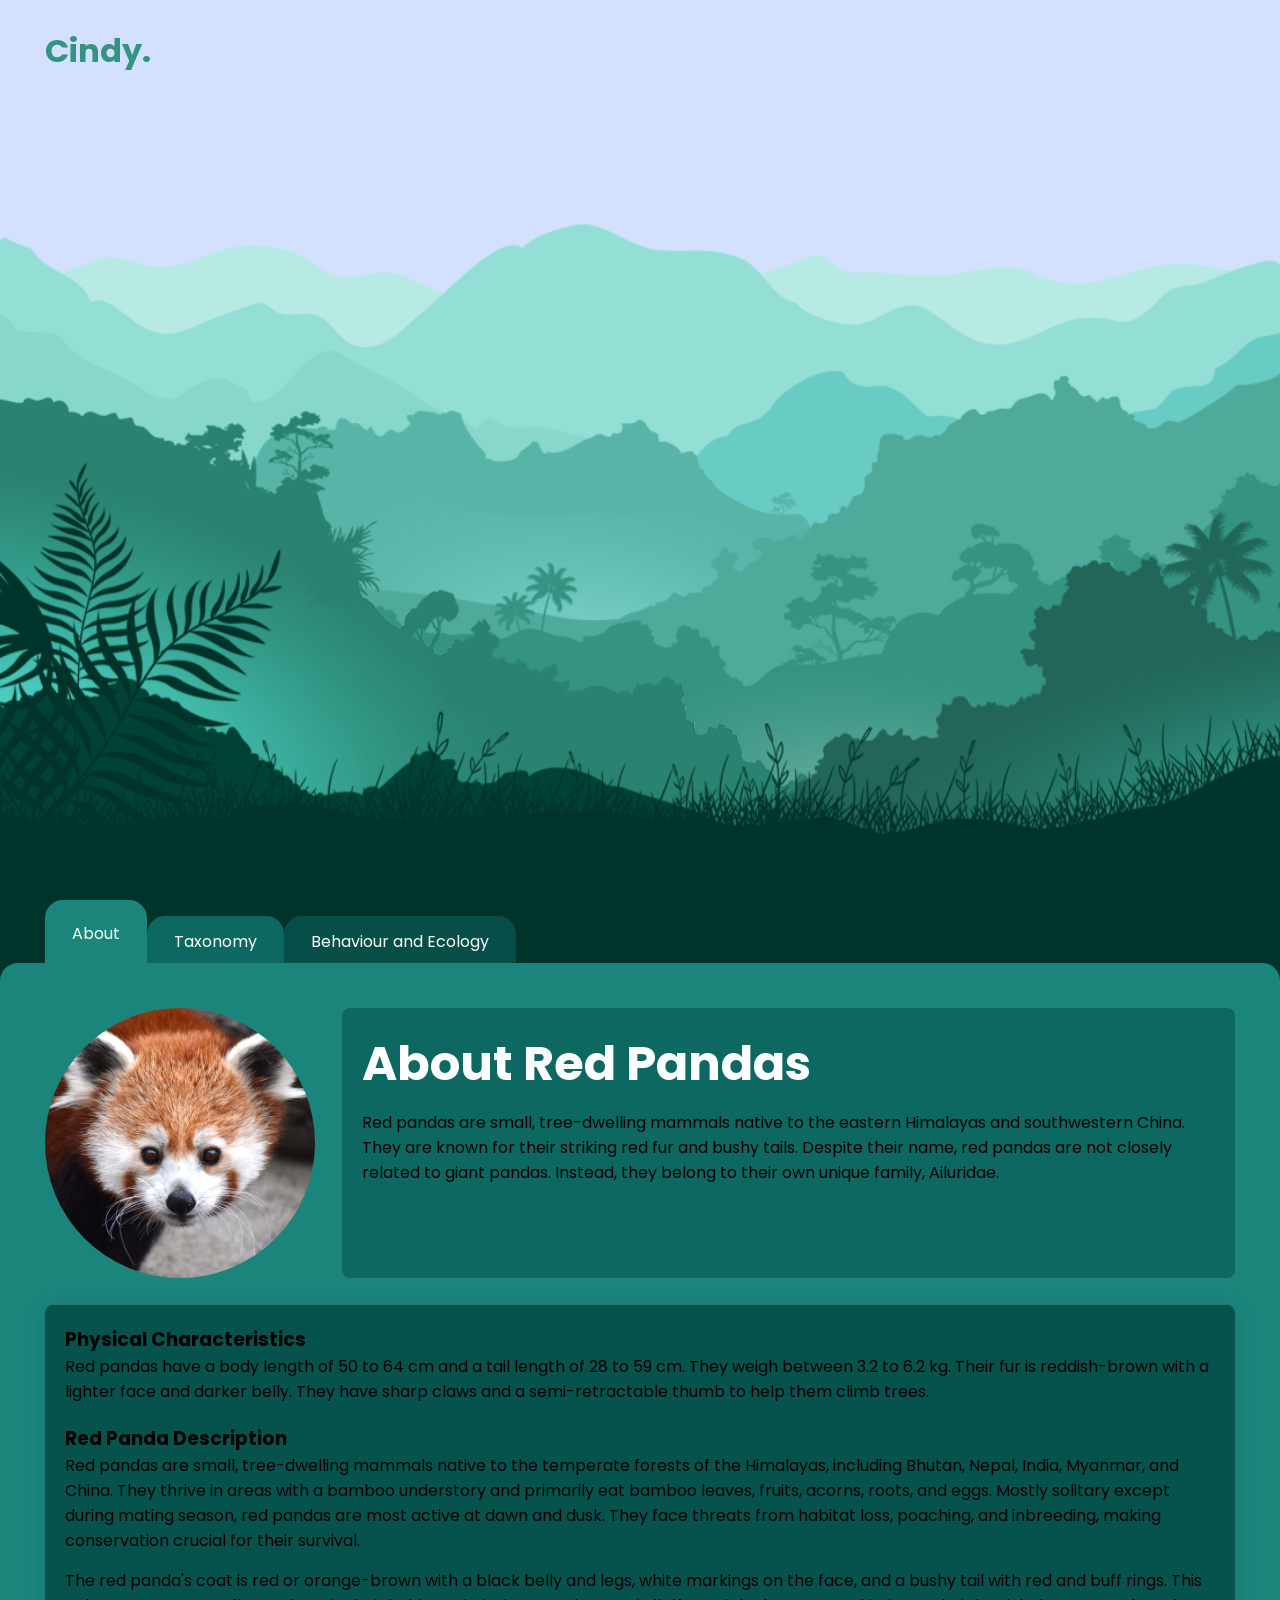
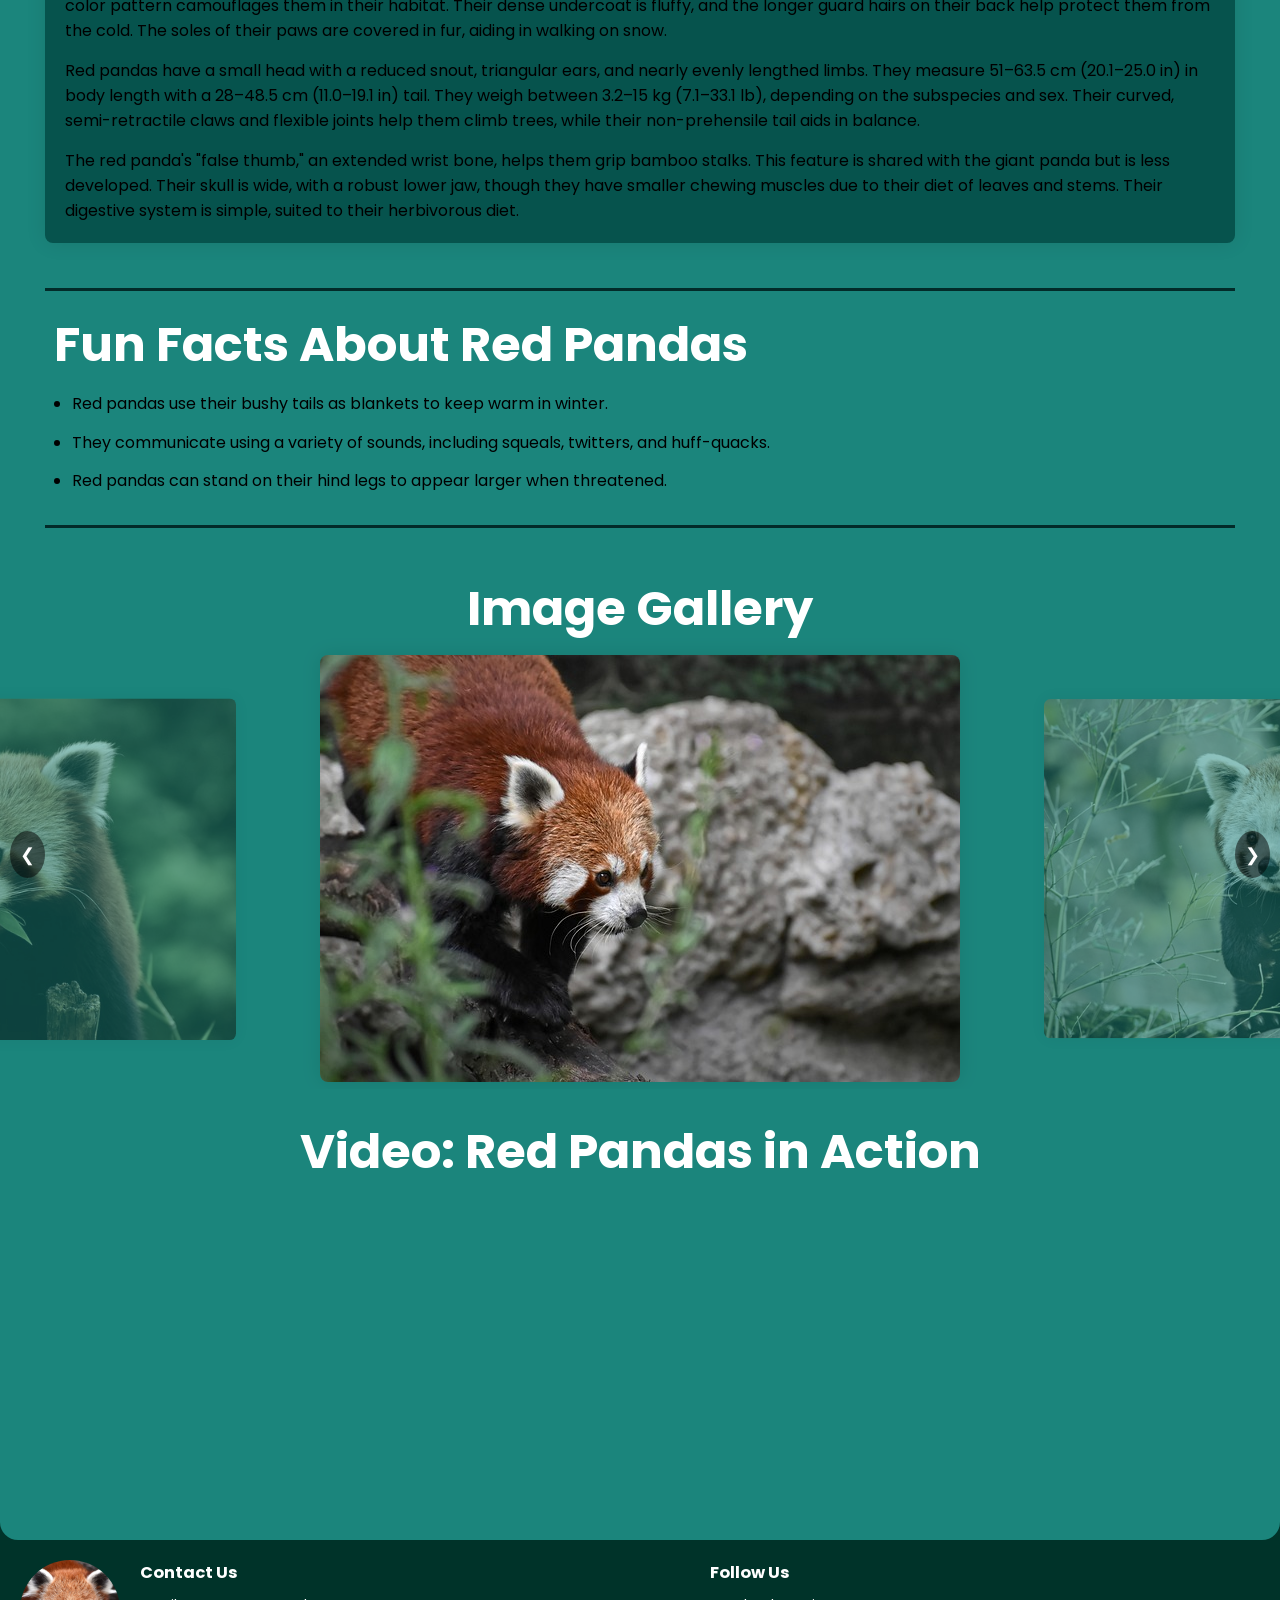
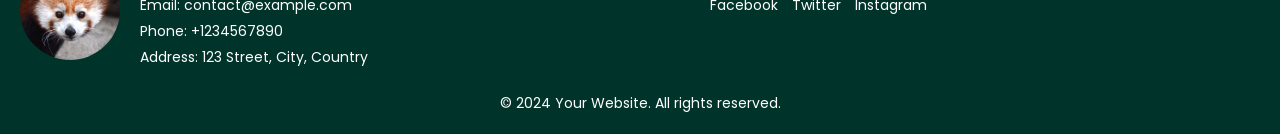
==== index.html @ 3baa9922 "update" ====
<!DOCTYPE html>
<html lang="en">
<head>
    <meta charset="UTF-8">
    <meta name="viewport" content="width=device-width, initial-scale=1.0">
    <title>Assignment 2</title>
    <link rel="stylesheet" href="style.css">
    <script defer src="script.js"></script>
</head>

<body>
    <header>
    <h1 class ="logo">Cindy.</h1>
    </header>

    <section class="parallax"> 
        <img src="images/hill1.png" id="hill1">
        <img src="images/hill2.png" id="hill2">
        <img src="images/hill3.png" id="hill3">
        <img src="images/hill4.png" id="hill4">
        <img src="images/hill5.png" id="hill5">
        <img src="images/plant.png" id="plant">
        <img src="images/panda.png" id="panda">
        <img src="images/tree.png" id="tree">
        <h2 id="text">RED PANDA</h2>
        <img src="images/leaf.png" id="leaf">
    </section>

    <nav> <!--menu system-->

        <a href='#' id="hamIcon">Menu</a>

        <ul>
            <li><a class="active" href='#' id="page1btn">About</a></li>
            <li><a href='#' id="page2btn">Taxonomy</a></li>
            <li><a href='#' id="page3btn">Behaviour and Ecology</a></li>
        </ul>

    </nav>

    <div id="pagecontainer">

        <div class="page" id="page1">

            <section class="info">

                <div class="about">

                    <img src="images/RedPanda1.png" alt="Red Panda">
                       
                    <div>
                        <h2>About Red Pandas</h2>
                        <p>Red pandas are small, tree-dwelling mammals native to the eastern Himalayas and southwestern China. They are known for their striking red fur and bushy tails. Despite their name, red pandas are not closely related to giant pandas. Instead, they belong to their own unique family, Ailuridae.</p>
                    </div>
                        
                </div>
        
                <div class="flex-container">
        
                    <div class="physical-characteristics">

                        <h3>Physical Characteristics</h3>
                        
                        <p>Red pandas have a body length of 50 to 64 cm and a tail length of 28 to 59 cm. They weigh between 3.2 to 6.2 kg. Their fur is reddish-brown with a lighter face and darker belly. They have sharp claws and a semi-retractable thumb to help them climb trees.</p>
                    
                    </div>
    
                    <div class="red-panda-description">

                        <h3>Red Panda Description</h3>

                        <p>Red pandas are small, tree-dwelling mammals native to the temperate forests of the Himalayas, including Bhutan, Nepal, India, Myanmar, and China. They thrive in areas with a bamboo understory and primarily eat bamboo leaves, fruits, acorns, roots, and eggs. Mostly solitary except during mating season, red pandas are most active at dawn and dusk. They face threats from habitat loss, poaching, and inbreeding, making conservation crucial for their survival.</p>
                        
                        <p>The red panda's coat is red or orange-brown with a black belly and legs, white markings on the face, and a bushy tail with red and buff rings. This color pattern camouflages them in their habitat. Their dense undercoat is fluffy, and the longer guard hairs on their back help protect them from the cold. The soles of their paws are covered in fur, aiding in walking on snow.</p>
                    
                        <p>Red pandas have a small head with a reduced snout, triangular ears, and nearly evenly lengthed limbs. They measure 51–63.5 cm (20.1–25.0 in) in body length with a 28–48.5 cm (11.0–19.1 in) tail. They weigh between 3.2–15 kg (7.1–33.1 lb), depending on the subspecies and sex. Their curved, semi-retractile claws and flexible joints help them climb trees, while their non-prehensile tail aids in balance.</p>
                    
                        <p>The red panda's "false thumb," an extended wrist bone, helps them grip bamboo stalks. This feature is shared with the giant panda but is less developed. Their skull is wide, with a robust lower jaw, though they have smaller chewing muscles due to their diet of leaves and stems. Their digestive system is simple, suited to their herbivorous diet.</p>
                    </div>
        
                </div>
                
            </section>
        
            <section class="fun-facts">
                <h2>Fun Facts About Red Pandas</h2>
                <ul>
                    <li>Red pandas use their bushy tails as blankets to keep warm in winter.</li>
                    <li>They communicate using a variety of sounds, including squeals, twitters, and huff-quacks.</li>
                    <li>Red pandas can stand on their hind legs to appear larger when threatened.</li>
                </ul>
            </section>
        
            <section class="image-gallery">

                <h2>Image Gallery</h2>

                <div class="slider">

                    <div class="slide active">
                        <img src="images/RedPanda2.jpg" alt="Red Panda Image 2">
                    </div>

                    <div class="slide">
                        <img src="images/RedPanda3.jpg" alt="Red Panda Image 3">
                    </div>

                    <div class="slide">
                        <img src="images/RedPanda4.jpg" alt="Red Panda Image 4">
                    </div>

                </div>

                <button class="prev" onclick="prevSlide()">&#10094;</button>
                <button class="next" onclick="nextSlide()">&#10095;</button>
            
            </section>
        
            <section class="video-section">
                
                <h2>Video: Red Pandas in Action</h2>
                <iframe width="560" height="315" src="https://www.youtube.com/embed/DrGPfNd1fCc?si=ZmSbXcP8ou0etgVr" title="YouTube video player" frameborder="0" allow="accelerometer; autoplay; clipboard-write; encrypted-media; gyroscope; picture-in-picture; web-share" referrerpolicy="strict-origin-when-cross-origin" allowfullscreen></iframe>

            </section>

        </div>

        <div class="page" id="page2">

            <section class="taxonomy">
    
                <div class="grid-container">
                    
                    <div class="taxo-info">
    
                        <h2>Taxonomy</h2>
                        <p>The red panda (Ailurus fulgens) was named in 1825 by Frederic Cuvier. Although Thomas Hardwicke described it in 1821, his paper was published in 1827. In 1902, Oldfield Thomas described the Chinese red panda (Ailurus fulgens styani) from Sichuan.</p>
                
                    </div>
                    
                    <div class="subspecies">
    
                        <h3>Subspecies and Species</h3>
                        <p>The red panda is the only species in the genus Ailurus, traditionally divided into two subspecies: the Himalayan red panda (A. f. fulgens) and the Chinese red panda (A. f. styani). A 2020 genetic analysis suggested these subspecies should be distinct species, with the Siang River as their boundary.</p>
                    
                    </div>
    
                    <div class="phylogeny">
    
                        <h3>Phylogeny</h3>
                        <p>Originally placed in the family Procyonidae with raccoons, the red panda was also thought to be related to the giant panda. In 1982, it was classified in its own family, Ailuridae. Later genetic studies placed it within the clade Musteloidea, alongside Procyonidae, Mustelidae, and Mephitidae.</p>
                        
                    </div>
    
                    <div class="fossil">
    
                        <h3>Fossil Record</h3>
                        <p>The family Ailuridae evolved in Europe around 25 to 18 million years ago. Early members like Amphictis and Simocyon had teeth adapted for a carnivorous diet. The puma-sized Simocyon, a tree-climber, shared a "false thumb" with modern red pandas. Advanced ailurids, or "true" red pandas, appeared later. Magerictis from Spain is the earliest known true panda. Later species include Pristinailurus bristoli and Parailurus, likely omnivores. The modern genus Ailurus, dating from the Pleistocene, adapted to a bamboo diet with molar-like premolars and elevated cusps.</p>
                    
                    </div>
    
                    <div class="genomics">
    
                        <h3>Genomics</h3>
                        <p>In 2017, the full genome of the red panda was sequenced, revealing high genetic diversity. Comparisons with the giant panda genome showed similarities in limb development genes related to their false thumbs and adaptations for a bamboo diet. Despite their carnivorous digestive systems, both pandas reactivated taste receptor genes for detecting bitterness, though the specific genes differ.</p>
                    
                    </div>
    
                </div>
                
            </section>
    
            </div>
    
            <div class="page" id="page3">
    
                <section class="behaviour-ecology">
    
                    <div class="behaviour">
                        
                        <h2>Behaviour and Ecology</h2>
                        <p>A red panda lies sleeping on a high branch of a tree, with tail stretched out behind and legs dangling on each side of the branch.</p>
                        <p>The red panda is difficult to observe in the wild, and most studies on its behaviour have taken place in captivity. The red panda appears to be both nocturnal and crepuscular, sleeping in between periods of activity at night. It typically rests or sleeps in trees or other elevated spaces, stretched out prone on a branch with legs dangling when it is hot, and curled up with its hindlimb over the face when it is cold. It is adapted for climbing and descends to the ground head-first with the hindfeet holding on to the middle of the tree trunk. It moves quickly on the ground by trotting or bounding.</p>  
    
                    </div>
    
    
                    <div class="diet">
                        <h3>Diet and Feeding</h3>
                        <p>The red panda is largely herbivorous and feeds primarily on bamboo, mainly the genera Phyllostachys, Sinarundinaria, Thamnocalamus and Chimonobambusa. It also feeds on fruits, blossoms, acorns, eggs, birds and small mammals. Bamboo leaves may be the most abundant food item year-round and the only food they can access during winter. In Wolong National Nature Reserve, leaves of the bamboo species Bashania fangiana were found in nearly 94 per cent of analysed droppings, and its shoots were found in 59 per cent of the droppings found in June.</p>
                    </div>
    
                    <div class="communication">
                        <h3>Communication</h3>
                        <p>At least seven different vocalisations have been recorded from the red panda, comprising growls, barks, squeals, hoots, bleats, grunts and twitters. Growling, barking, grunting and squealing are produced during fights and aggressive chasing. Hooting is made in response to being approached by another individual. Bleating is associated with scent-marking and sniffing. Males may bleat during mating, while females twitter. During both play fighting and aggressive fighting, individuals curve their backs and tails while slowly moving their heads up and down. They then turn their heads while jaw-clapping, move their heads laterally and lift a forepaw to strike. They stand on their hind legs, raise the forelimbs above the head and then pounce. Two red pandas may "stare" at each other from a distance.</p>
                    </div>
    
                    <div class="social">
                        <h3>Social Spacing</h3>
                        <p>Adult pandas are generally solitary and territorial. Individuals mark their home range or territorial boundaries with urine, faeces and secretions from the anal and surrounding glands. Scent-marking is usually done on the ground, with males marking more often and for longer periods. In China's Wolong National Nature Reserve, the home range of a radio-collared female was 0.94 km2 (0.36 sq mi), while that of a male was 1.11 km2 (0.43 sq mi). A one-year-long monitoring study of ten red pandas in eastern Nepal showed that the four males had median home ranges of 1.73 km2 (0.67 sq mi) and the six females of 0.94 km2 (0.36 sq mi) within a forest cover of at least 19.2 ha (47 acres). The females travelled 419–841 m (1,375–2,759 ft) per day and the males 660–1,473 m (2,165–4,833 ft). In the mating season from January to March, adults travelled a mean of 795 m (2,608 ft) and subadults a mean of 861 m (2,825 ft). They all had larger home ranges in areas with low forest cover and reduced their activity in areas that were disturbed by people, livestock and dogs.</p>
                    </div>
    
                    <div class="mortality">
                        <h3>Mortality and Diseases</h3>
                        <p>The red panda's lifespan in captivity reaches 14 years. They have been recorded falling prey to leopards in the wild. Faecal samples of red panda collected in Nepal contained parasitic protozoa, amoebozoans, roundworms, trematodes and tapeworms. Roundworms, tapeworms and coccidia were also found in red panda scat collected in Rara and Langtang National Parks. Fourteen red pandas at the Knoxville Zoo suffered from severe ringworm, so the tails of two were amputated. Chagas disease was reported as the cause of death of a red panda kept in a Kansas zoo. Amdoparvovirus was detected in the scat of six red pandas in the Sacramento Zoo. Eight captive red pandas in a Chinese zoo suffered from shortness of breath and fever shortly before they died of pneumonia; autopsy revealed that they had antibodies to the protozoans Toxoplasma gondii and Sarcocystis species indicating that they were intermediate hosts. A captive red panda in the Chengdu Research Base of Giant Panda Breeding died of unknown reasons.</p>
                   </div>
    
                    <div class="reproduction">
                        <h3>Reproduction and Parenting</h3>
                        <p>Red pandas are long-day breeders, reproducing after the winter solstice as daylight grows longer. Mating thus takes place from January to March, with births occurring from May to August. Reproduction is delayed by six months for captive pandas in the southern hemisphere. Oestrous lasts a day, and females can enter oestrous multiple times a season, but it is not known how long the intervals between each cycle last.</p>
            
                        <p>As the reproductive season begins, males and females interact more, and will rest, move, and feed near each other. An oestrous female will spend more time marking and males will inspect her anogenital region. Receptive females make tail-flicks and position themselves in a lordosis pose, with the front lowered to the ground and the spine curved. Copulation involves the male mounting the female from behind and on top, though face-to-face matings as well as belly-to-back matings while lying on the sides also occur. The male will grab the female by the sides with his front paws instead of biting her neck. Intromission is 2–25 minutes long, and the couple groom each other between each bout.</p>
            
                        <p>Gestation lasts about 131 days. Prior to giving birth, the female selects a denning site, such as a tree, log or stump hollow or rock crevice, and builds a nest using material from nearby, such as twigs, sticks, branches, bark bits, leaves, grass and moss. Litters typically consist of one to four cubs that are born fully furred but blind. They are entirely dependent on their mother for the first three to four months until they first leave the nest. They nurse for their first five months. The bond between mother and offspring lasts until the next mating season. Cubs are fully grown at around 12 months and at around 18 months they reach sexual maturity. Two radio-collared cubs in eastern Nepal separated from their mothers at the age of 7–8 months and left their birth areas three weeks later. They reached new home ranges within 26–42 days and became residents after exploring them for 42–44 days.</p>
                   </div>
    
                </section>
            </div>
            
        </div>

    <footer>
        <div class="footer-content">
            <div class="footer-logo">
                <img src="images/RedPanda1.png" alt="Logo">
            </div>
            <div class="footer-info">
                <h3>Contact Us</h3>
                <p>Email: contact@example.com</p>
                <p>Phone: +1234567890</p>
                <p>Address: 123 Street, City, Country</p>
            </div>
            <div class="footer-social">
                <h3>Follow Us</h3>
                <ul>
                    <li><a href="#">Facebook</a></li>
                    <li><a href="#">Twitter</a></li>
                    <li><a href="#">Instagram</a></li>
                </ul>
            </div>
        </div>
        <div class="footer-bottom">
            <p>&copy; 2024 Your Website. All rights reserved.</p>
        </div>
    </footer>

</body>
---- style.css ----
/* CSS Reset */
@import url('https://fonts.googleapis.com/css2?family=Poppins:wght@300;400;500;600;700;800;900&display=swap');

* 
{
    margin: 0;
    padding: 0;
    box-sizing: border-box;
    font-family: 'Poppins', sans-serif;
}

body
{
    background: rgb(211, 225, 255);
    min-height: 100vh;
    overflow-x: hidden;
}

header
{
    position: absolute;
    top:0;
    left : 0;
    width: 100%;
    display:flex;
    padding: 3vh 5vh;
    justify-content: space-between;
    align-items:center;
    z-index: 100;
}

.logo
{
    font-size: 2em;
    color: #359381;
    pointer-events: none;
}

.parallax 
{
    position: relative;
    display: flex;
    justify-content: center;
    align-items: center;
    height: 100vh;
    overflow: hidden;
}

.parallax img 
{
    position: absolute;
    top: 0;
    left: 0;
    width: 100vw;
    height: 100vh;
    object-fit: cover;
    pointer-events: none;
    opacity: 0;
    transition: opacity 1s ease, transform 1s ease;
    transform: translateY(50px); /* Adjust initial offset as needed */
}

#panda 
{
    position: absolute;
    overflow:visible;
    top: 30%;
    left: 0%;

    width: 80vw;
    height: 80vh;
}

#plant
{
    z-index: 1;
}

#text 
{
    position: absolute;
    font-size: 5em;
    color: #fff;
    text-shadow: 2px 2px 4px rgba(0, 0, 0, 0.5);
    opacity: 0;
    transition: opacity 1s ease, transform 1s ease;
}

/* nav */

nav 
{
    display:flex;
    background: #003329;
    min-height: 7vh;     
    align-items: flex-end;
    
}

nav ul 
{
    display:flex;
    flex-direction: row;
    list-style-type: none;
    margin-left: 5vh;
    align-items: flex-end;
    
}

nav ul li a 
{
    display: flex;
    justify-content: center; /* Center text horizontally */
    align-items: center; /* Center text vertically */
    
    padding: 1.5vh 3vh 1vh 3vh;
    border-radius: 2vh 2vh 0 0;
    text-decoration: none; 
    color: #fff;
    transition: background-color 0.3s ease;
    background-color: #003329; /* Background color for visibility */
    height: 100%; /* Ensure a elements take full height of li */
    box-sizing: border-box; /* Include padding and border in element's total width and height */
    text-align: center; /* Center text horizontally */
}

/* Menu */

#hamIcon
{
    display: flex;
    justify-content: center;
    align-items: center;
    
    padding: 1.5vh 3vh 1vh 3vh;
    border-radius: 2vh 2vh 0 0;
    text-decoration: none; 
    color: #fff;
    transition: background-color 0.3s ease;
    background-color: #003329;
    height: 100%;
    box-sizing: border-box;
    text-align: center;

    font-size: 20px;
}

nav ul li a:hover, nav ul li a.active 
{
    height: 7vh;
}

#hamIcon
{
    display: none;
}

.menuHide
{
    display:block;
}
/* page */

#pagecontainer
{
    background: #003329;
}

.page
{
    position: relative;
    border-radius: 2vh;
}

/* page 1 */

#page1 h2
{
    font-size: 3em;
    color: #fff;
    margin-bottom: 10px;
}

#page1btn , #page1
{
    background-color: #1b857c;
}

/* 1st section */
.info
{
    padding: 5vh;

    display: flex;
    flex-direction: column;

    border-radius: 8px;

}

/* about */

.about 
{
    display: flex;
    flex-direction: row;
    justify-content: center;
    flex-wrap: wrap;
    margin-bottom: 3vh;
    row-gap: 3vh;
    border-radius: 8px;
}
 
.about img 
{
    width: 30vh;
    margin-right: 3vh;
    border-radius: 50%;
}
 
.about div
{
    min-width: 55vh;
    flex: 1;

    background-color: #0c6860;
    padding: 20px;
    border-radius: 8px;
}

/* flex container */

.flex-container 
{
    background-color: #06534d;
    border-radius: 8px;
    box-shadow: 0 0 20px rgba(0, 0, 0, 0.1);
    padding: 20px;
    min-width: 30vh;
    display: flex;
    flex-direction: column;
    row-gap: 20px;
}

.flex-container div
{
    display: flex;
    flex-direction: column;
}

.flex-container img
{
    margin-right: 20px;
    width:30vh;
}

.flex-container .physical-characteristics,
.flex-container .red-panda-description
{
    flex: 1;
}

.flex-container .red-panda-description p:not(:last-child) 
{
    margin-bottom: 15px;
}
/* funfacts section */

.fun-facts 
{
    margin: 0 5vh 5vh 5vh;
    padding: 2vh 1vh;
    border-top: 3px solid rgb(2, 43, 41);
    border-bottom: 3px solid rgb(2, 43, 41);
}

.fun-facts ul 
{
    padding-left: 2vh;
}

.fun-facts ul li
{
    margin-bottom: 1.5vh;
}

/* Image Gallery */

.image-gallery {
    text-align: center;
    position: relative;
    width: 100%;
    margin: auto;
    overflow: hidden; /* Ensure content doesn't overflow */
}

.slider {
    display: flex;
    justify-content: center;
    align-items: center;
    position: relative;
    width: 100vw; /* Fill 100% of viewport width */
    margin-left: calc((100% - 100vw) / 2); /* Center horizontally */
    margin-right: calc((100% - 100vw) / 2); /* Center horizontally */
}

.slide {
    transition: transform 1s ease, opacity 1s ease, filter 1s ease;
    flex: 0 0 20%;
    opacity: 0.5;
    transform: scale(0.8);
    filter: grayscale(50%);
    margin: 0 10px;
}

.slide.active {
    flex: 0 0 40%;
    opacity: 1;
    transform: scale(1);
    filter: grayscale(0%);
}

.slide img {
    width: 50vw;
    border-radius: 8px;
    box-shadow: 0 0 20px rgba(0, 0, 0, 0.1);
}

.prev, .next {
    position: absolute;
    top: 50%; /* Center vertically */
    background-color: rgba(0, 0, 0, 0.5);
    color: white;
    border: none;
    padding: 10px;
    cursor: pointer;
    font-size: 18px;
    border-radius: 50%;
    transition: background-color 0.3s ease; /* Smooth transition for hover effect */
}

.prev {
    left: 10px; /* Position from the left */
}

.next {
    right: 10px; /* Position from the right */
}

.prev:hover, .next:hover {
    background-color: rgba(0, 0, 0, 0.7); /* Darker background on hover */
}

/* Video Section */
.video-section {
    padding: 3vh;
    display: flex;
    flex-direction: column;
    align-items: center;
}

.video-section video 
{
    width: 80%;
    max-width: 60vh;
    border: 2px solid red;
    border-radius: 1vh;
}

/* Page 2*/

#page2btn , #page2
{
    background-color: #0c6860;
}

.grid-container {
    display: grid;
    grid-template-columns: 1fr 1fr;
    grid-template-rows: auto;
    gap: 20px;
    padding: 20px;
    background-color: #42b4ab;
    border-radius: 8px;
    box-shadow: 0 0 10px rgba(0, 0, 0, 0.1);
}

/* Individual grid item styles */
.grid-container div 
{
    padding: 20px;
    border-radius: 8px;
    background-color: #8ce5de;
    box-shadow: 0 0 5px rgba(0, 0, 0, 0.1);
}

/* Heading styles */
#page2 h2,#page2 h3 {
    font-size: 1.5rem; /* 24px */
    color: #333;
    margin-bottom: 10px;
}

/* Paragraph styles */
#page2 p {
    font-size: 1rem; /* 16px */
    color: #666;
    line-height: 1.6;
}

/* Specific styling for the first item */
.taxo-info 
{
    grid-column:  1 / 3;
}

#page2 , #page3
{
    padding: 5vh;
}

/* page 3*/

#page3btn , #page3
{
    background-color: #074e48;
}

.behaviour-ecology
{
    display: grid;
    grid-template-columns: 1fr 1fr;
    grid-template-rows: auto;
    gap: 20px;
    padding: 20px;
    background-color: #42b4ab;
    border-radius: 8px;
    box-shadow: 0 0 10px rgba(0, 0, 0, 0.1);

}

.behaviour-ecology div
{
    background-color: #8ce5de;

    padding: 20px;
    border-radius: 8px;
    box-shadow: 0 0 5px rgba(0, 0, 0, 0.1);
}

.behaviour-ecology div h2 , .behaviour-ecology div h3
{
    color: #333;
    font-size: 24px;
    margin-bottom: 10px;
}

.behaviour-ecology div p
{
    color: #666; /* Paragraph text color */
    font-size: 16px;
}

.behaviour-ecology div p:not(:last-child) 
{
    margin-bottom: 15px;
}

.reproduction , .communication
{
    grid-column:  1 / 3;
}

/* foot */

footer 
{
    background: #003329;
    color: #fff;
    padding: 20px;
    font-size: 14px;
}

.footer-content {
    display: flex;
    justify-content: space-between;
    align-items: flex-start;
}

.footer-logo img {
    max-width: 100px;
    border-radius: 50%;
}

.footer-info,
.footer-social {
    flex: 1;
    margin: 0 20px;
}

.footer-info h3,
.footer-social h3 {
    margin-bottom: 10px;
}

.footer-info p {
    margin: 5px 0;
}

.footer-social ul {
    list-style-type: none;
    padding: 0;
}

.footer-social ul li {
    display: inline;
    margin-right: 10px;
}

.footer-social ul li a {
    color: #fff;
    text-decoration: none;
}

.footer-bottom {
    margin-top: 20px;
    text-align: center;
}

.footer-bottom p {
    margin: 0;
}

/* Media query for smaller screens */
@media (max-width: 800px) 
{
    nav
    {
        display: block;
        flex-direction: column;
        align-items: flex-start;
        min-height: 0;  
    }

    nav ul
    {
        margin-left : 0;
    }

    nav ul li a
    {
        border-radius: 0;
        border: 5px rgb(8, 56, 58) solid;
    }

    /*make a menu items vertical*/

    #hamIcon
    {
        display: block;
        border-radius: 0;
    }

    /* unhide menu icon */

    nav ul
    {
        display:none;
    }

    /*hide the menu item list*/

    nav ul li a:hover, nav ul li a.active 
    {
        height: auto;
    }

    #text 
    {
        left: 3vh;
    }

    .page
    {
        border-radius: 0;
    }

    .about 
    {
        flex-direction: column;
        align-items: center;
        min-width: 30vh;
    }
    
    .about img 
    {
        width: 30vh;
        height: auto;
        margin-right:0;
    }

    .about div
    {
        min-width: 0;
        width: 100%;
        margin: 0;
    }

    .grid-container , .behaviour-ecology
    {
        grid-template-columns: 1fr; /* One column */
    }

    .taxo-info, .reproduction , .communication 
    {
        grid-column:  1 / 2;
    }


    .footer-content {
        flex-direction: column;
    }

    .footer-info,
    .footer-social 
    {
        margin: 10px 0;
    }
}
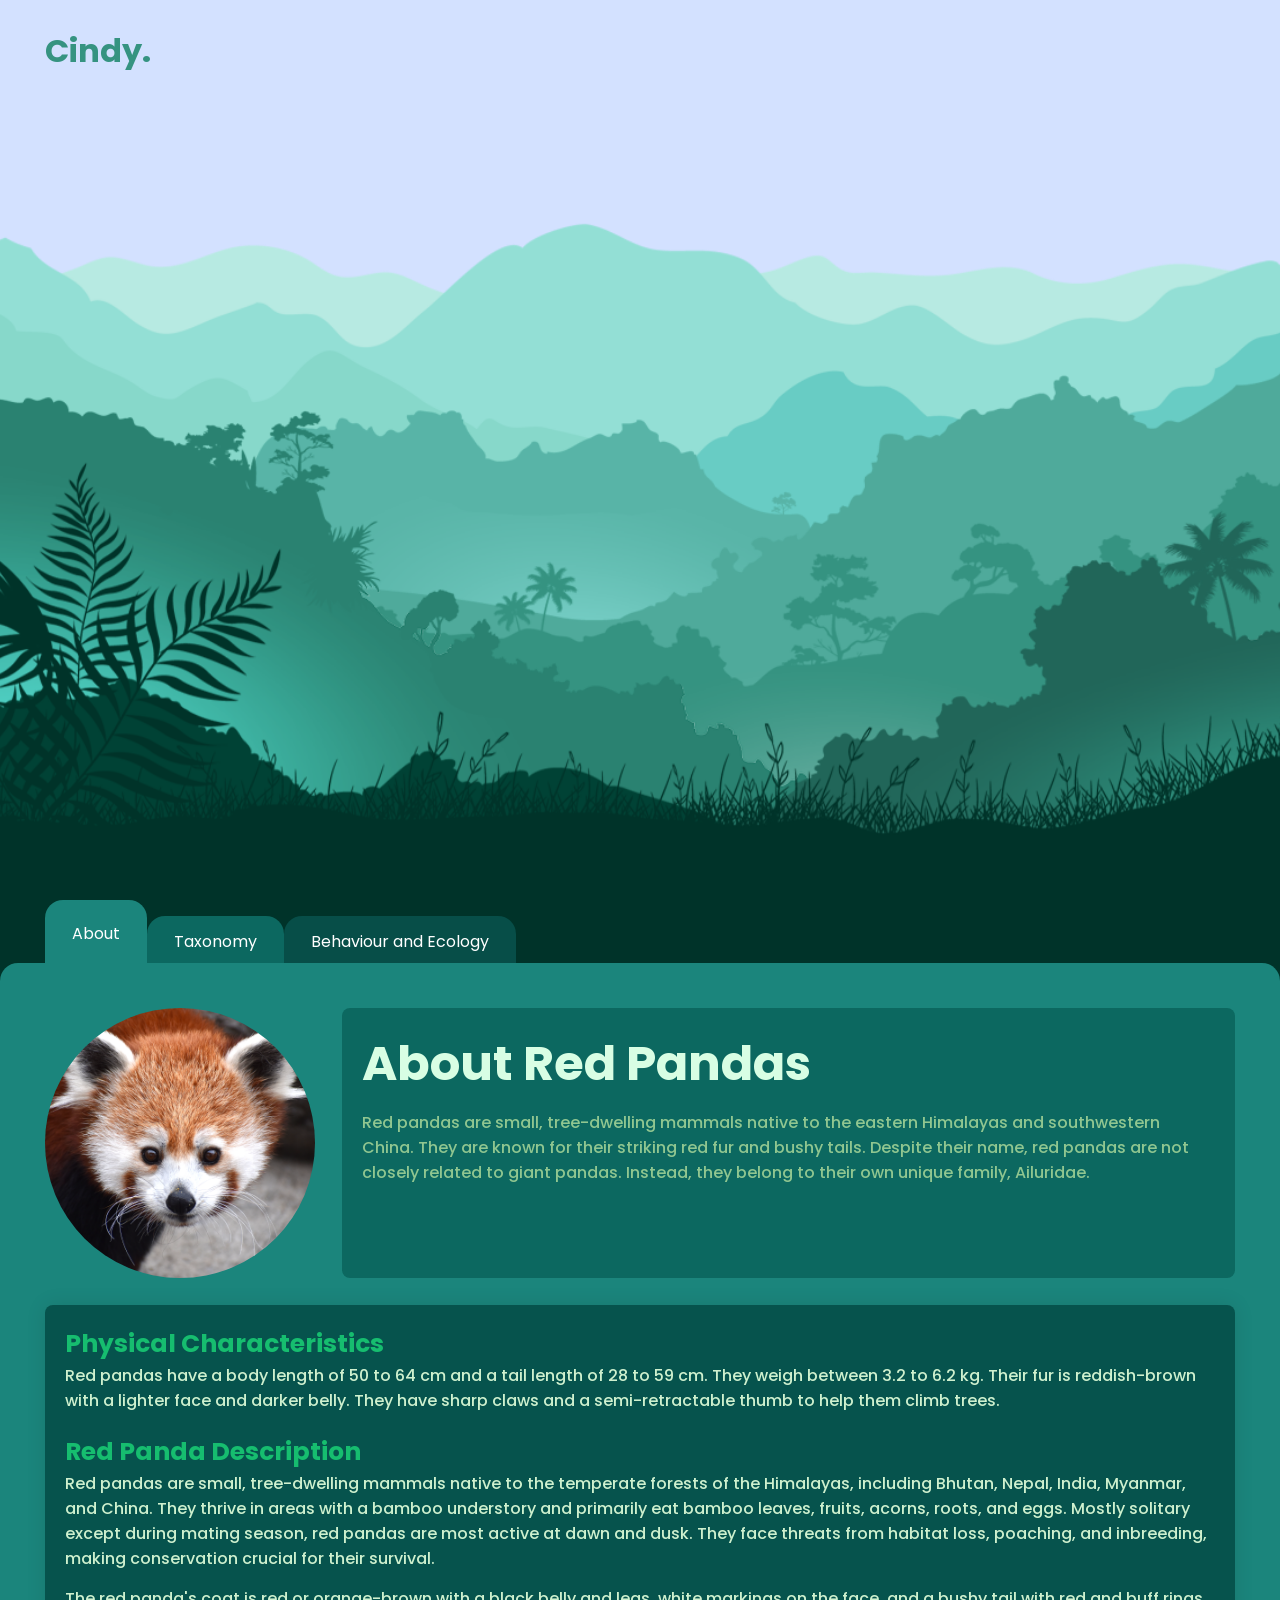
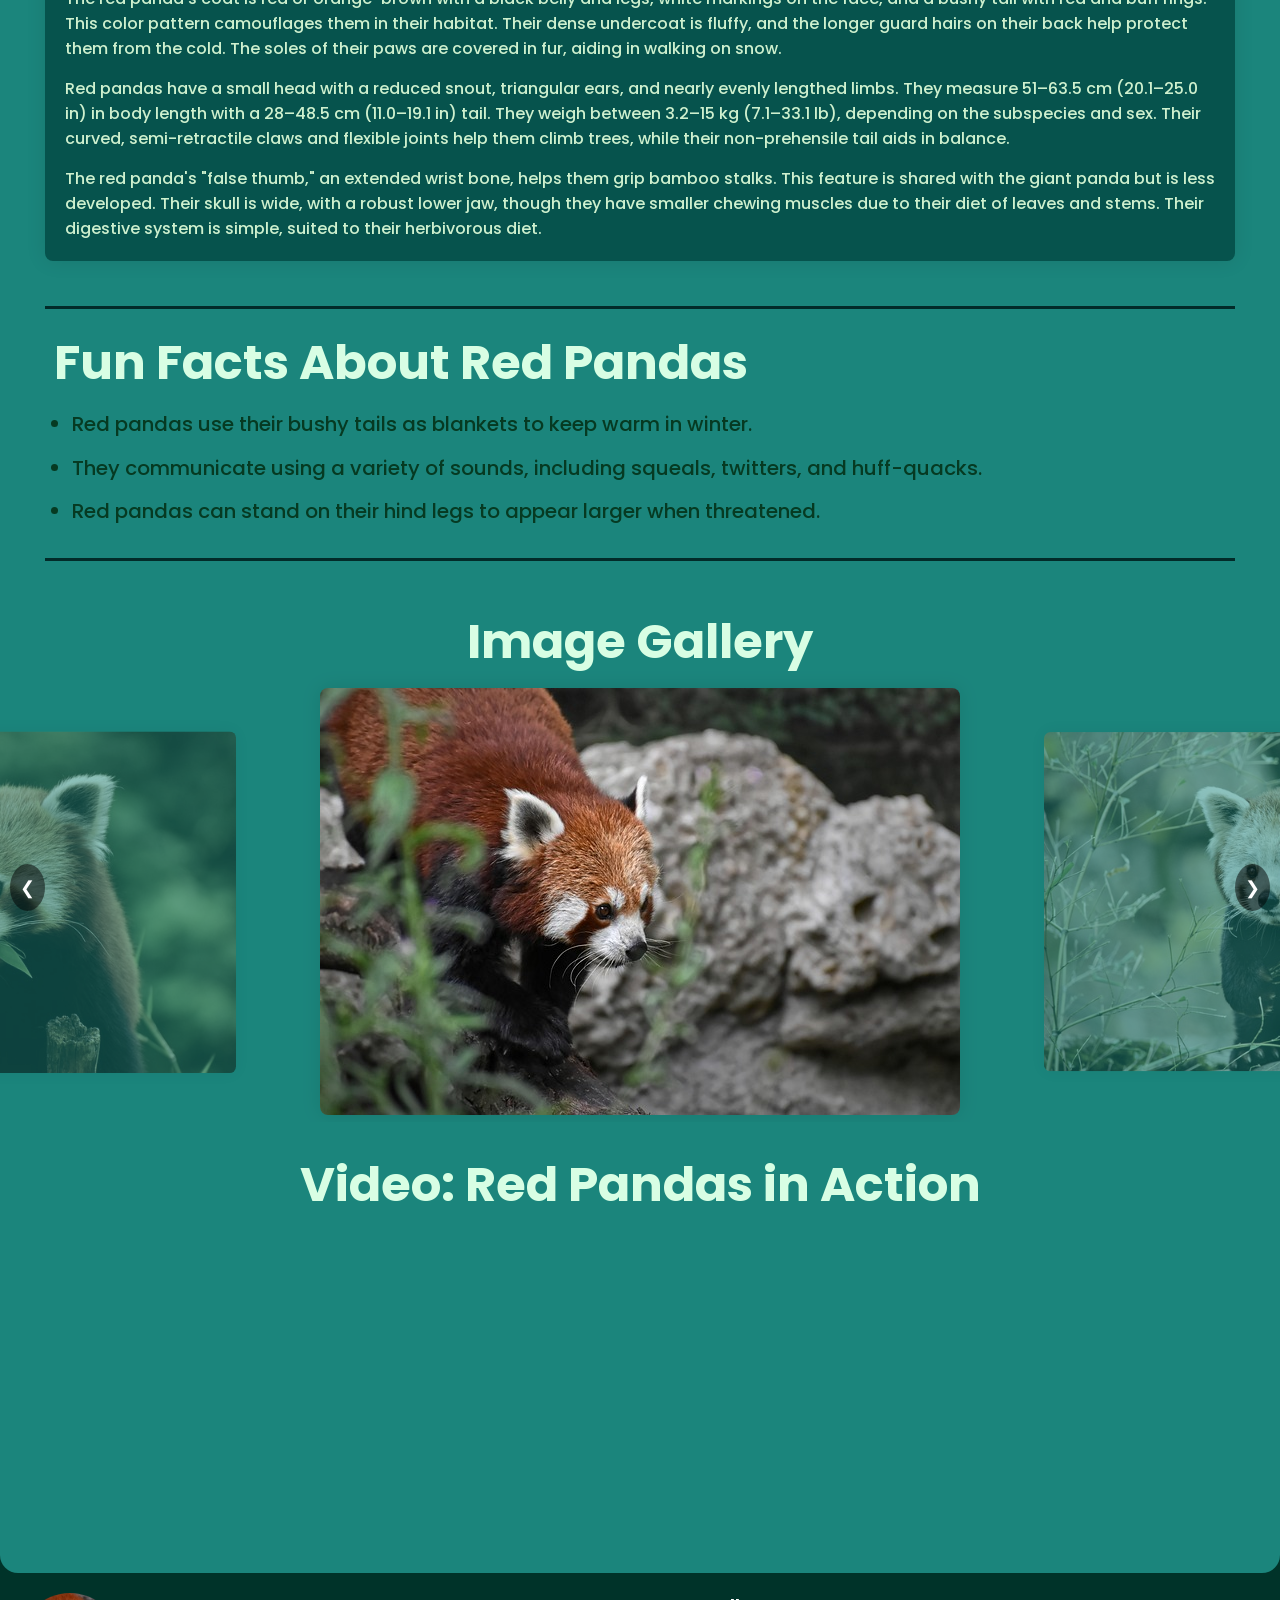
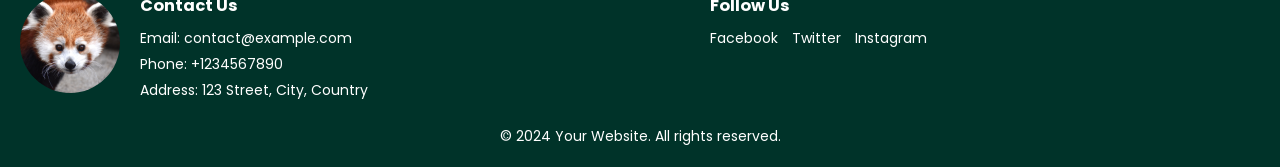
==== commit 72f5cf00: "update" ====
--- a/index.html
+++ b/index.html
@@ -127,97 +127,97 @@
 
         <div class="page" id="page2">
 
-            <section class="taxonomy">
-    
-                <div class="grid-container">
-                    
-                    <div class="taxo-info">
-    
-                        <h2>Taxonomy</h2>
-                        <p>The red panda (Ailurus fulgens) was named in 1825 by Frederic Cuvier. Although Thomas Hardwicke described it in 1821, his paper was published in 1827. In 1902, Oldfield Thomas described the Chinese red panda (Ailurus fulgens styani) from Sichuan.</p>
-                
-                    </div>
-                    
-                    <div class="subspecies">
-    
-                        <h3>Subspecies and Species</h3>
-                        <p>The red panda is the only species in the genus Ailurus, traditionally divided into two subspecies: the Himalayan red panda (A. f. fulgens) and the Chinese red panda (A. f. styani). A 2020 genetic analysis suggested these subspecies should be distinct species, with the Siang River as their boundary.</p>
-                    
-                    </div>
-    
-                    <div class="phylogeny">
-    
-                        <h3>Phylogeny</h3>
-                        <p>Originally placed in the family Procyonidae with raccoons, the red panda was also thought to be related to the giant panda. In 1982, it was classified in its own family, Ailuridae. Later genetic studies placed it within the clade Musteloidea, alongside Procyonidae, Mustelidae, and Mephitidae.</p>
-                        
-                    </div>
-    
-                    <div class="fossil">
-    
-                        <h3>Fossil Record</h3>
-                        <p>The family Ailuridae evolved in Europe around 25 to 18 million years ago. Early members like Amphictis and Simocyon had teeth adapted for a carnivorous diet. The puma-sized Simocyon, a tree-climber, shared a "false thumb" with modern red pandas. Advanced ailurids, or "true" red pandas, appeared later. Magerictis from Spain is the earliest known true panda. Later species include Pristinailurus bristoli and Parailurus, likely omnivores. The modern genus Ailurus, dating from the Pleistocene, adapted to a bamboo diet with molar-like premolars and elevated cusps.</p>
-                    
-                    </div>
-    
-                    <div class="genomics">
-    
-                        <h3>Genomics</h3>
-                        <p>In 2017, the full genome of the red panda was sequenced, revealing high genetic diversity. Comparisons with the giant panda genome showed similarities in limb development genes related to their false thumbs and adaptations for a bamboo diet. Despite their carnivorous digestive systems, both pandas reactivated taste receptor genes for detecting bitterness, though the specific genes differ.</p>
-                    
-                    </div>
-    
-                </div>
-                
-            </section>
-    
-            </div>
-    
-            <div class="page" id="page3">
-    
-                <section class="behaviour-ecology">
-    
-                    <div class="behaviour">
-                        
-                        <h2>Behaviour and Ecology</h2>
-                        <p>A red panda lies sleeping on a high branch of a tree, with tail stretched out behind and legs dangling on each side of the branch.</p>
-                        <p>The red panda is difficult to observe in the wild, and most studies on its behaviour have taken place in captivity. The red panda appears to be both nocturnal and crepuscular, sleeping in between periods of activity at night. It typically rests or sleeps in trees or other elevated spaces, stretched out prone on a branch with legs dangling when it is hot, and curled up with its hindlimb over the face when it is cold. It is adapted for climbing and descends to the ground head-first with the hindfeet holding on to the middle of the tree trunk. It moves quickly on the ground by trotting or bounding.</p>  
-    
-                    </div>
-    
-    
-                    <div class="diet">
-                        <h3>Diet and Feeding</h3>
-                        <p>The red panda is largely herbivorous and feeds primarily on bamboo, mainly the genera Phyllostachys, Sinarundinaria, Thamnocalamus and Chimonobambusa. It also feeds on fruits, blossoms, acorns, eggs, birds and small mammals. Bamboo leaves may be the most abundant food item year-round and the only food they can access during winter. In Wolong National Nature Reserve, leaves of the bamboo species Bashania fangiana were found in nearly 94 per cent of analysed droppings, and its shoots were found in 59 per cent of the droppings found in June.</p>
-                    </div>
-    
-                    <div class="communication">
-                        <h3>Communication</h3>
-                        <p>At least seven different vocalisations have been recorded from the red panda, comprising growls, barks, squeals, hoots, bleats, grunts and twitters. Growling, barking, grunting and squealing are produced during fights and aggressive chasing. Hooting is made in response to being approached by another individual. Bleating is associated with scent-marking and sniffing. Males may bleat during mating, while females twitter. During both play fighting and aggressive fighting, individuals curve their backs and tails while slowly moving their heads up and down. They then turn their heads while jaw-clapping, move their heads laterally and lift a forepaw to strike. They stand on their hind legs, raise the forelimbs above the head and then pounce. Two red pandas may "stare" at each other from a distance.</p>
-                    </div>
-    
-                    <div class="social">
-                        <h3>Social Spacing</h3>
-                        <p>Adult pandas are generally solitary and territorial. Individuals mark their home range or territorial boundaries with urine, faeces and secretions from the anal and surrounding glands. Scent-marking is usually done on the ground, with males marking more often and for longer periods. In China's Wolong National Nature Reserve, the home range of a radio-collared female was 0.94 km2 (0.36 sq mi), while that of a male was 1.11 km2 (0.43 sq mi). A one-year-long monitoring study of ten red pandas in eastern Nepal showed that the four males had median home ranges of 1.73 km2 (0.67 sq mi) and the six females of 0.94 km2 (0.36 sq mi) within a forest cover of at least 19.2 ha (47 acres). The females travelled 419–841 m (1,375–2,759 ft) per day and the males 660–1,473 m (2,165–4,833 ft). In the mating season from January to March, adults travelled a mean of 795 m (2,608 ft) and subadults a mean of 861 m (2,825 ft). They all had larger home ranges in areas with low forest cover and reduced their activity in areas that were disturbed by people, livestock and dogs.</p>
-                    </div>
-    
-                    <div class="mortality">
-                        <h3>Mortality and Diseases</h3>
-                        <p>The red panda's lifespan in captivity reaches 14 years. They have been recorded falling prey to leopards in the wild. Faecal samples of red panda collected in Nepal contained parasitic protozoa, amoebozoans, roundworms, trematodes and tapeworms. Roundworms, tapeworms and coccidia were also found in red panda scat collected in Rara and Langtang National Parks. Fourteen red pandas at the Knoxville Zoo suffered from severe ringworm, so the tails of two were amputated. Chagas disease was reported as the cause of death of a red panda kept in a Kansas zoo. Amdoparvovirus was detected in the scat of six red pandas in the Sacramento Zoo. Eight captive red pandas in a Chinese zoo suffered from shortness of breath and fever shortly before they died of pneumonia; autopsy revealed that they had antibodies to the protozoans Toxoplasma gondii and Sarcocystis species indicating that they were intermediate hosts. A captive red panda in the Chengdu Research Base of Giant Panda Breeding died of unknown reasons.</p>
-                   </div>
-    
-                    <div class="reproduction">
-                        <h3>Reproduction and Parenting</h3>
-                        <p>Red pandas are long-day breeders, reproducing after the winter solstice as daylight grows longer. Mating thus takes place from January to March, with births occurring from May to August. Reproduction is delayed by six months for captive pandas in the southern hemisphere. Oestrous lasts a day, and females can enter oestrous multiple times a season, but it is not known how long the intervals between each cycle last.</p>
+        <section class="taxonomy">
+
+            <div class="grid-container">
+                
+                <div class="taxo-info">
+
+                    <h2>Taxonomy</h2>
+                    <p>The red panda (Ailurus fulgens) was named in 1825 by Frederic Cuvier. Although Thomas Hardwicke described it in 1821, his paper was published in 1827. In 1902, Oldfield Thomas described the Chinese red panda (Ailurus fulgens styani) from Sichuan.</p>
             
-                        <p>As the reproductive season begins, males and females interact more, and will rest, move, and feed near each other. An oestrous female will spend more time marking and males will inspect her anogenital region. Receptive females make tail-flicks and position themselves in a lordosis pose, with the front lowered to the ground and the spine curved. Copulation involves the male mounting the female from behind and on top, though face-to-face matings as well as belly-to-back matings while lying on the sides also occur. The male will grab the female by the sides with his front paws instead of biting her neck. Intromission is 2–25 minutes long, and the couple groom each other between each bout.</p>
+                </div>
+                
+                <div class="subspecies">
+
+                    <h3>Subspecies and Species</h3>
+                    <p>The red panda is the only species in the genus Ailurus, traditionally divided into two subspecies: the Himalayan red panda (A. f. fulgens) and the Chinese red panda (A. f. styani). A 2020 genetic analysis suggested these subspecies should be distinct species, with the Siang River as their boundary.</p>
+                
+                </div>
+
+                <div class="phylogeny">
+
+                    <h3>Phylogeny</h3>
+                    <p>Originally placed in the family Procyonidae with raccoons, the red panda was also thought to be related to the giant panda. In 1982, it was classified in its own family, Ailuridae. Later genetic studies placed it within the clade Musteloidea, alongside Procyonidae, Mustelidae, and Mephitidae.</p>
+                    
+                </div>
+
+                <div class="fossil">
+
+                    <h3>Fossil Record</h3>
+                    <p>The family Ailuridae evolved in Europe around 25 to 18 million years ago. Early members like Amphictis and Simocyon had teeth adapted for a carnivorous diet. The puma-sized Simocyon, a tree-climber, shared a "false thumb" with modern red pandas. Advanced ailurids, or "true" red pandas, appeared later. Magerictis from Spain is the earliest known true panda. Later species include Pristinailurus bristoli and Parailurus, likely omnivores. The modern genus Ailurus, dating from the Pleistocene, adapted to a bamboo diet with molar-like premolars and elevated cusps.</p>
+                
+                </div>
+
+                <div class="genomics">
+
+                    <h3>Genomics</h3>
+                    <p>In 2017, the full genome of the red panda was sequenced, revealing high genetic diversity. Comparisons with the giant panda genome showed similarities in limb development genes related to their false thumbs and adaptations for a bamboo diet. Despite their carnivorous digestive systems, both pandas reactivated taste receptor genes for detecting bitterness, though the specific genes differ.</p>
+                
+                </div>
+
+            </div>
             
-                        <p>Gestation lasts about 131 days. Prior to giving birth, the female selects a denning site, such as a tree, log or stump hollow or rock crevice, and builds a nest using material from nearby, such as twigs, sticks, branches, bark bits, leaves, grass and moss. Litters typically consist of one to four cubs that are born fully furred but blind. They are entirely dependent on their mother for the first three to four months until they first leave the nest. They nurse for their first five months. The bond between mother and offspring lasts until the next mating season. Cubs are fully grown at around 12 months and at around 18 months they reach sexual maturity. Two radio-collared cubs in eastern Nepal separated from their mothers at the age of 7–8 months and left their birth areas three weeks later. They reached new home ranges within 26–42 days and became residents after exploring them for 42–44 days.</p>
-                   </div>
-    
-                </section>
-            </div>
-            
-        </div>
+        </section>
+
+        </div>
+
+        <div class="page" id="page3">
+
+            <section class="behaviour-ecology">
+
+                <div class="behaviour">
+                    
+                    <h3>Behaviour and Ecology</h3>
+                    <p>A red panda lies sleeping on a high branch of a tree, with tail stretched out behind and legs dangling on each side of the branch.</p>
+                    <p>The red panda is difficult to observe in the wild, and most studies on its behaviour have taken place in captivity. The red panda appears to be both nocturnal and crepuscular, sleeping in between periods of activity at night. It typically rests or sleeps in trees or other elevated spaces, stretched out prone on a branch with legs dangling when it is hot, and curled up with its hindlimb over the face when it is cold. It is adapted for climbing and descends to the ground head-first with the hindfeet holding on to the middle of the tree trunk. It moves quickly on the ground by trotting or bounding.</p>  
+
+                </div>
+
+
+                <div class="diet">
+                    <h3>Diet and Feeding</h3>
+                    <p>The red panda is largely herbivorous and feeds primarily on bamboo, mainly the genera Phyllostachys, Sinarundinaria, Thamnocalamus and Chimonobambusa. It also feeds on fruits, blossoms, acorns, eggs, birds and small mammals. Bamboo leaves may be the most abundant food item year-round and the only food they can access during winter. In Wolong National Nature Reserve, leaves of the bamboo species Bashania fangiana were found in nearly 94 per cent of analysed droppings, and its shoots were found in 59 per cent of the droppings found in June.</p>
+                </div>
+
+                <div class="communication">
+                    <h3>Communication</h3>
+                    <p>At least seven different vocalisations have been recorded from the red panda, comprising growls, barks, squeals, hoots, bleats, grunts and twitters. Growling, barking, grunting and squealing are produced during fights and aggressive chasing. Hooting is made in response to being approached by another individual. Bleating is associated with scent-marking and sniffing. Males may bleat during mating, while females twitter. During both play fighting and aggressive fighting, individuals curve their backs and tails while slowly moving their heads up and down. They then turn their heads while jaw-clapping, move their heads laterally and lift a forepaw to strike. They stand on their hind legs, raise the forelimbs above the head and then pounce. Two red pandas may "stare" at each other from a distance.</p>
+                </div>
+
+                <div class="social">
+                    <h3>Social Spacing</h3>
+                    <p>Adult pandas are generally solitary and territorial. Individuals mark their home range or territorial boundaries with urine, faeces and secretions from the anal and surrounding glands. Scent-marking is usually done on the ground, with males marking more often and for longer periods. In China's Wolong National Nature Reserve, the home range of a radio-collared female was 0.94 km2 (0.36 sq mi), while that of a male was 1.11 km2 (0.43 sq mi). A one-year-long monitoring study of ten red pandas in eastern Nepal showed that the four males had median home ranges of 1.73 km2 (0.67 sq mi) and the six females of 0.94 km2 (0.36 sq mi) within a forest cover of at least 19.2 ha (47 acres). The females travelled 419–841 m (1,375–2,759 ft) per day and the males 660–1,473 m (2,165–4,833 ft). In the mating season from January to March, adults travelled a mean of 795 m (2,608 ft) and subadults a mean of 861 m (2,825 ft). They all had larger home ranges in areas with low forest cover and reduced their activity in areas that were disturbed by people, livestock and dogs.</p>
+                </div>
+
+                <div class="mortality">
+                    <h3>Mortality and Diseases</h3>
+                    <p>The red panda's lifespan in captivity reaches 14 years. They have been recorded falling prey to leopards in the wild. Faecal samples of red panda collected in Nepal contained parasitic protozoa, amoebozoans, roundworms, trematodes and tapeworms. Roundworms, tapeworms and coccidia were also found in red panda scat collected in Rara and Langtang National Parks. Fourteen red pandas at the Knoxville Zoo suffered from severe ringworm, so the tails of two were amputated. Chagas disease was reported as the cause of death of a red panda kept in a Kansas zoo. Amdoparvovirus was detected in the scat of six red pandas in the Sacramento Zoo. Eight captive red pandas in a Chinese zoo suffered from shortness of breath and fever shortly before they died of pneumonia; autopsy revealed that they had antibodies to the protozoans Toxoplasma gondii and Sarcocystis species indicating that they were intermediate hosts. A captive red panda in the Chengdu Research Base of Giant Panda Breeding died of unknown reasons.</p>
+               </div>
+
+                <div class="reproduction">
+                    <h3>Reproduction and Parenting</h3>
+                    <p>Red pandas are long-day breeders, reproducing after the winter solstice as daylight grows longer. Mating thus takes place from January to March, with births occurring from May to August. Reproduction is delayed by six months for captive pandas in the southern hemisphere. Oestrous lasts a day, and females can enter oestrous multiple times a season, but it is not known how long the intervals between each cycle last.</p>
+        
+                    <p>As the reproductive season begins, males and females interact more, and will rest, move, and feed near each other. An oestrous female will spend more time marking and males will inspect her anogenital region. Receptive females make tail-flicks and position themselves in a lordosis pose, with the front lowered to the ground and the spine curved. Copulation involves the male mounting the female from behind and on top, though face-to-face matings as well as belly-to-back matings while lying on the sides also occur. The male will grab the female by the sides with his front paws instead of biting her neck. Intromission is 2–25 minutes long, and the couple groom each other between each bout.</p>
+        
+                    <p>Gestation lasts about 131 days. Prior to giving birth, the female selects a denning site, such as a tree, log or stump hollow or rock crevice, and builds a nest using material from nearby, such as twigs, sticks, branches, bark bits, leaves, grass and moss. Litters typically consist of one to four cubs that are born fully furred but blind. They are entirely dependent on their mother for the first three to four months until they first leave the nest. They nurse for their first five months. The bond between mother and offspring lasts until the next mating season. Cubs are fully grown at around 12 months and at around 18 months they reach sexual maturity. Two radio-collared cubs in eastern Nepal separated from their mothers at the age of 7–8 months and left their birth areas three weeks later. They reached new home ranges within 26–42 days and became residents after exploring them for 42–44 days.</p>
+               </div>
+
+            </section>
+        </div>
+        
+    </div>
 
     <footer>
         <div class="footer-content">
--- a/style.css
+++ b/style.css
@@ -177,7 +177,7 @@
 #page1 h2
 {
     font-size: 3em;
-    color: #fff;
+    color: #d8fee4;
     margin-bottom: 10px;
 }
 
@@ -196,6 +196,7 @@
 
     border-radius: 8px;
 
+    font-weight: 500;
 }
 
 /* about */
@@ -222,6 +223,8 @@
 {
     min-width: 55vh;
     flex: 1;
+    color: rgb(144, 198, 144);
+
 
     background-color: #0c6860;
     padding: 20px;
@@ -233,6 +236,7 @@
 .flex-container 
 {
     background-color: #06534d;
+    color: rgb(206, 240, 206);
     border-radius: 8px;
     box-shadow: 0 0 20px rgba(0, 0, 0, 0.1);
     padding: 20px;
@@ -246,6 +250,12 @@
 {
     display: flex;
     flex-direction: column;
+}
+
+.flex-container > div > h3
+{
+    color: rgb(22, 189, 111);
+    font-size: 25px;
 }
 
 .flex-container img
@@ -272,6 +282,8 @@
     padding: 2vh 1vh;
     border-top: 3px solid rgb(2, 43, 41);
     border-bottom: 3px solid rgb(2, 43, 41);
+    color: rgb(6, 58, 34);
+
 }
 
 .fun-facts ul 
@@ -282,6 +294,8 @@
 .fun-facts ul li
 {
     margin-bottom: 1.5vh;
+    font-size: 20px;
+    font-weight: 500;
 }
 
 /* Image Gallery */
@@ -299,7 +313,7 @@
     justify-content: center;
     align-items: center;
     position: relative;
-    width: 100vw; /* Fill 100% of viewport width */
+    width: 100vw;
     margin-left: calc((100% - 100vw) / 2); /* Center horizontally */
     margin-right: calc((100% - 100vw) / 2); /* Center horizontally */
 }
@@ -359,12 +373,10 @@
     align-items: center;
 }
 
-.video-section video 
+.video-section iframe 
 {
     width: 80%;
     max-width: 60vh;
-    border: 2px solid red;
-    border-radius: 1vh;
 }
 
 /* Page 2*/
@@ -375,6 +387,62 @@
 }
 
 .grid-container {
+    display: grid;
+    
+    grid-template-columns: 1fr 1fr;
+    grid-template-rows: auto;
+    gap: 20px;
+    padding: 20px;
+    background-color: #42b4ab;
+    border-radius: 8px;
+    box-shadow: 0 0 10px rgba(0, 0, 0, 0.1);
+    line-height: 35px;
+    font-weight: 500;
+}
+
+/* Individual grid item styles */
+.grid-container div 
+{
+    padding: 20px;
+    border-radius: 8px;
+    background-color: #8ce5de;
+    box-shadow: 0 0 5px rgba(0, 0, 0, 0.1);
+}
+
+/* Heading styles */
+#page2 h2,#page2 h3 {
+    color: #015413;
+    font-size: 24px;
+    margin-bottom: 10px;
+}
+
+/* Paragraph styles */
+#page2 p {
+    font-size: 1rem; /* 16px */
+    color: #466347; /* Paragraph text color */
+    font-size: 16px;
+}
+
+/* Specific styling for the first item */
+.taxo-info 
+{
+    grid-column:  1 / 3;
+}
+
+#page2 , #page3
+{
+    padding: 5vh;
+}
+
+/* page 3*/
+
+#page3btn , #page3
+{
+    background-color: #074e48;
+}
+
+.behaviour-ecology
+{
     display: grid;
     grid-template-columns: 1fr 1fr;
     grid-template-rows: auto;
@@ -383,81 +451,29 @@
     background-color: #42b4ab;
     border-radius: 8px;
     box-shadow: 0 0 10px rgba(0, 0, 0, 0.1);
-}
-
-/* Individual grid item styles */
-.grid-container div 
-{
+    line-height: 35px;
+    font-weight: 500;
+}
+
+.behaviour-ecology div
+{
+    background-color: #8ce5de;
+
     padding: 20px;
     border-radius: 8px;
-    background-color: #8ce5de;
     box-shadow: 0 0 5px rgba(0, 0, 0, 0.1);
 }
 
-/* Heading styles */
-#page2 h2,#page2 h3 {
-    font-size: 1.5rem; /* 24px */
-    color: #333;
-    margin-bottom: 10px;
-}
-
-/* Paragraph styles */
-#page2 p {
-    font-size: 1rem; /* 16px */
-    color: #666;
-    line-height: 1.6;
-}
-
-/* Specific styling for the first item */
-.taxo-info 
-{
-    grid-column:  1 / 3;
-}
-
-#page2 , #page3
-{
-    padding: 5vh;
-}
-
-/* page 3*/
-
-#page3btn , #page3
-{
-    background-color: #074e48;
-}
-
-.behaviour-ecology
-{
-    display: grid;
-    grid-template-columns: 1fr 1fr;
-    grid-template-rows: auto;
-    gap: 20px;
-    padding: 20px;
-    background-color: #42b4ab;
-    border-radius: 8px;
-    box-shadow: 0 0 10px rgba(0, 0, 0, 0.1);
-
-}
-
-.behaviour-ecology div
-{
-    background-color: #8ce5de;
-
-    padding: 20px;
-    border-radius: 8px;
-    box-shadow: 0 0 5px rgba(0, 0, 0, 0.1);
-}
-
-.behaviour-ecology div h2 , .behaviour-ecology div h3
-{
-    color: #333;
+.behaviour-ecology div h3
+{
+    color: #015413;
     font-size: 24px;
     margin-bottom: 10px;
 }
 
 .behaviour-ecology div p
 {
-    color: #666; /* Paragraph text color */
+    color: #466347; /* Paragraph text color */
     font-size: 16px;
 }
 
@@ -470,6 +486,8 @@
 {
     grid-column:  1 / 3;
 }
+
+
 
 /* foot */
 
@@ -488,8 +506,8 @@
 }
 
 .footer-logo img {
-    max-width: 100px;
     border-radius: 50%;
+    max-width: 100px; /* Adjust logo size as needed */
 }
 
 .footer-info,
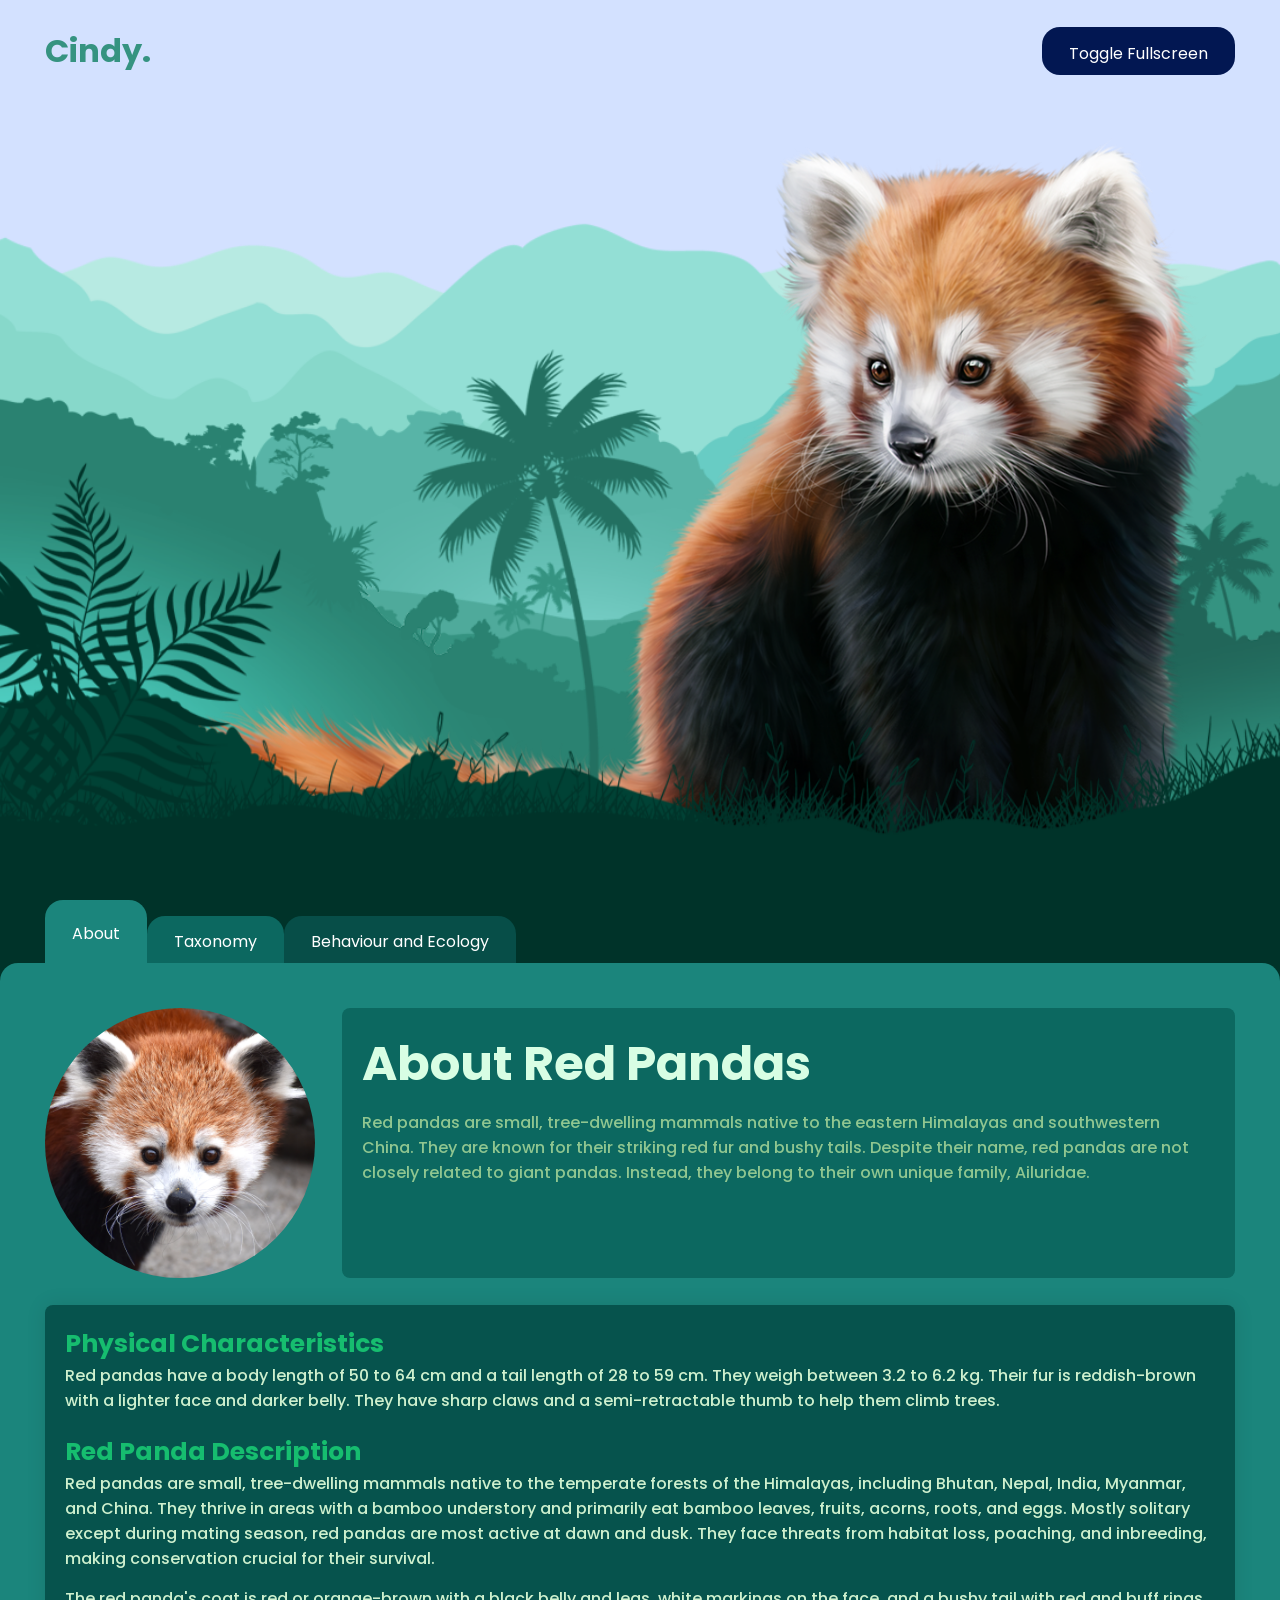
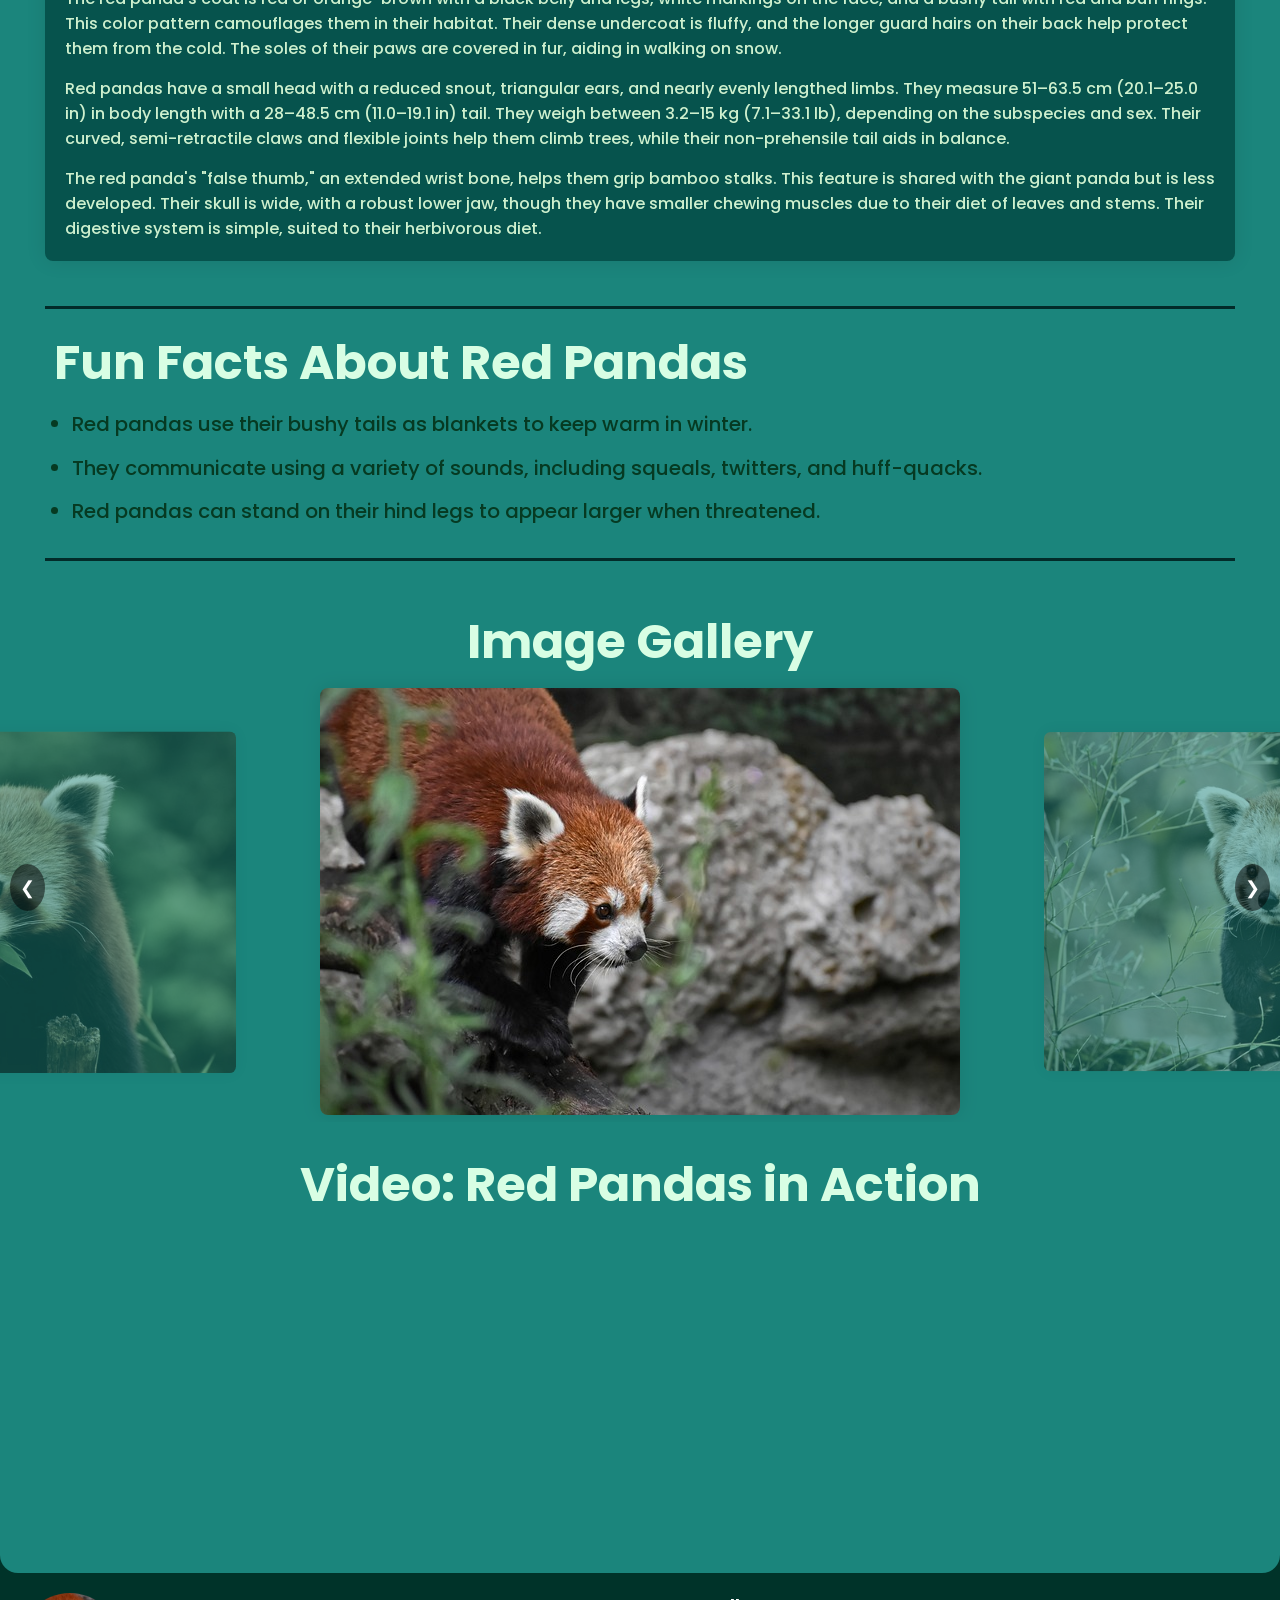
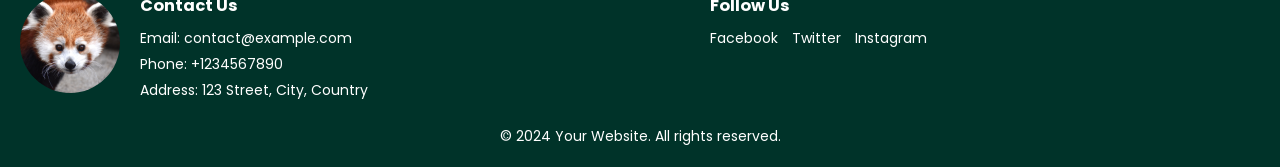
==== commit bd391147: "Add files via upload" ====
--- a/index.html
+++ b/index.html
@@ -6,11 +6,17 @@
     <title>Assignment 2</title>
     <link rel="stylesheet" href="style.css">
     <script defer src="script.js"></script>
+
+    <meta name="mobile-web-app-capable" content="yes">
+    <meta name="apple-mobile-web-app-capable" content="yes">
+    <meta name="apple-mobile-web-app-status-bar-style" content="black">
+    <meta name="apple-mobile-web-app-title" content="some web app!!!">
 </head>
 
 <body>
     <header>
     <h1 class ="logo">Cindy.</h1>
+    <a href='#' id="fullscreen-button">Toggle Fullscreen</a>
     </header>
 
     <section class="parallax"> 
@@ -38,6 +44,7 @@
 
     </nav>
 
+    
     <div id="pagecontainer">
 
         <div class="page" id="page1">
--- a/style.css
+++ b/style.css
@@ -1,4 +1,3 @@
-/* CSS Reset */
 @import url('https://fonts.googleapis.com/css2?family=Poppins:wght@300;400;500;600;700;800;900&display=swap');
 
 * 
@@ -34,6 +33,23 @@
     font-size: 2em;
     color: #359381;
     pointer-events: none;
+}
+
+#fullscreen-button
+{
+    display: flex;
+    justify-content: center; /* Center text horizontally */
+    align-items: center; /* Center text vertically */
+    
+    padding: 1.5vh 3vh 1vh 3vh;
+    border-radius: 2vh;
+    text-decoration: none; 
+    color: #fff;
+    transition: background-color 0.3s ease;
+    background-color: #021752; /* Background color for visibility */
+    height: 100%; /* Ensure a elements take full height of li */
+    box-sizing: border-box; /* Include padding and border in element's total width and height */
+    text-align: center; /* Center text horizontally */
 }
 
 .parallax 
@@ -62,13 +78,9 @@
 
 #panda 
 {
-    position: absolute;
-    overflow:visible;
-    top: 30%;
-    left: 0%;
-
-    width: 80vw;
-    height: 80vh;
+    position: relative;
+    width: 100vw;
+    height: 120vh;
 }
 
 #plant
@@ -644,4 +656,4 @@
     {
         margin: 10px 0;
     }
-}+}
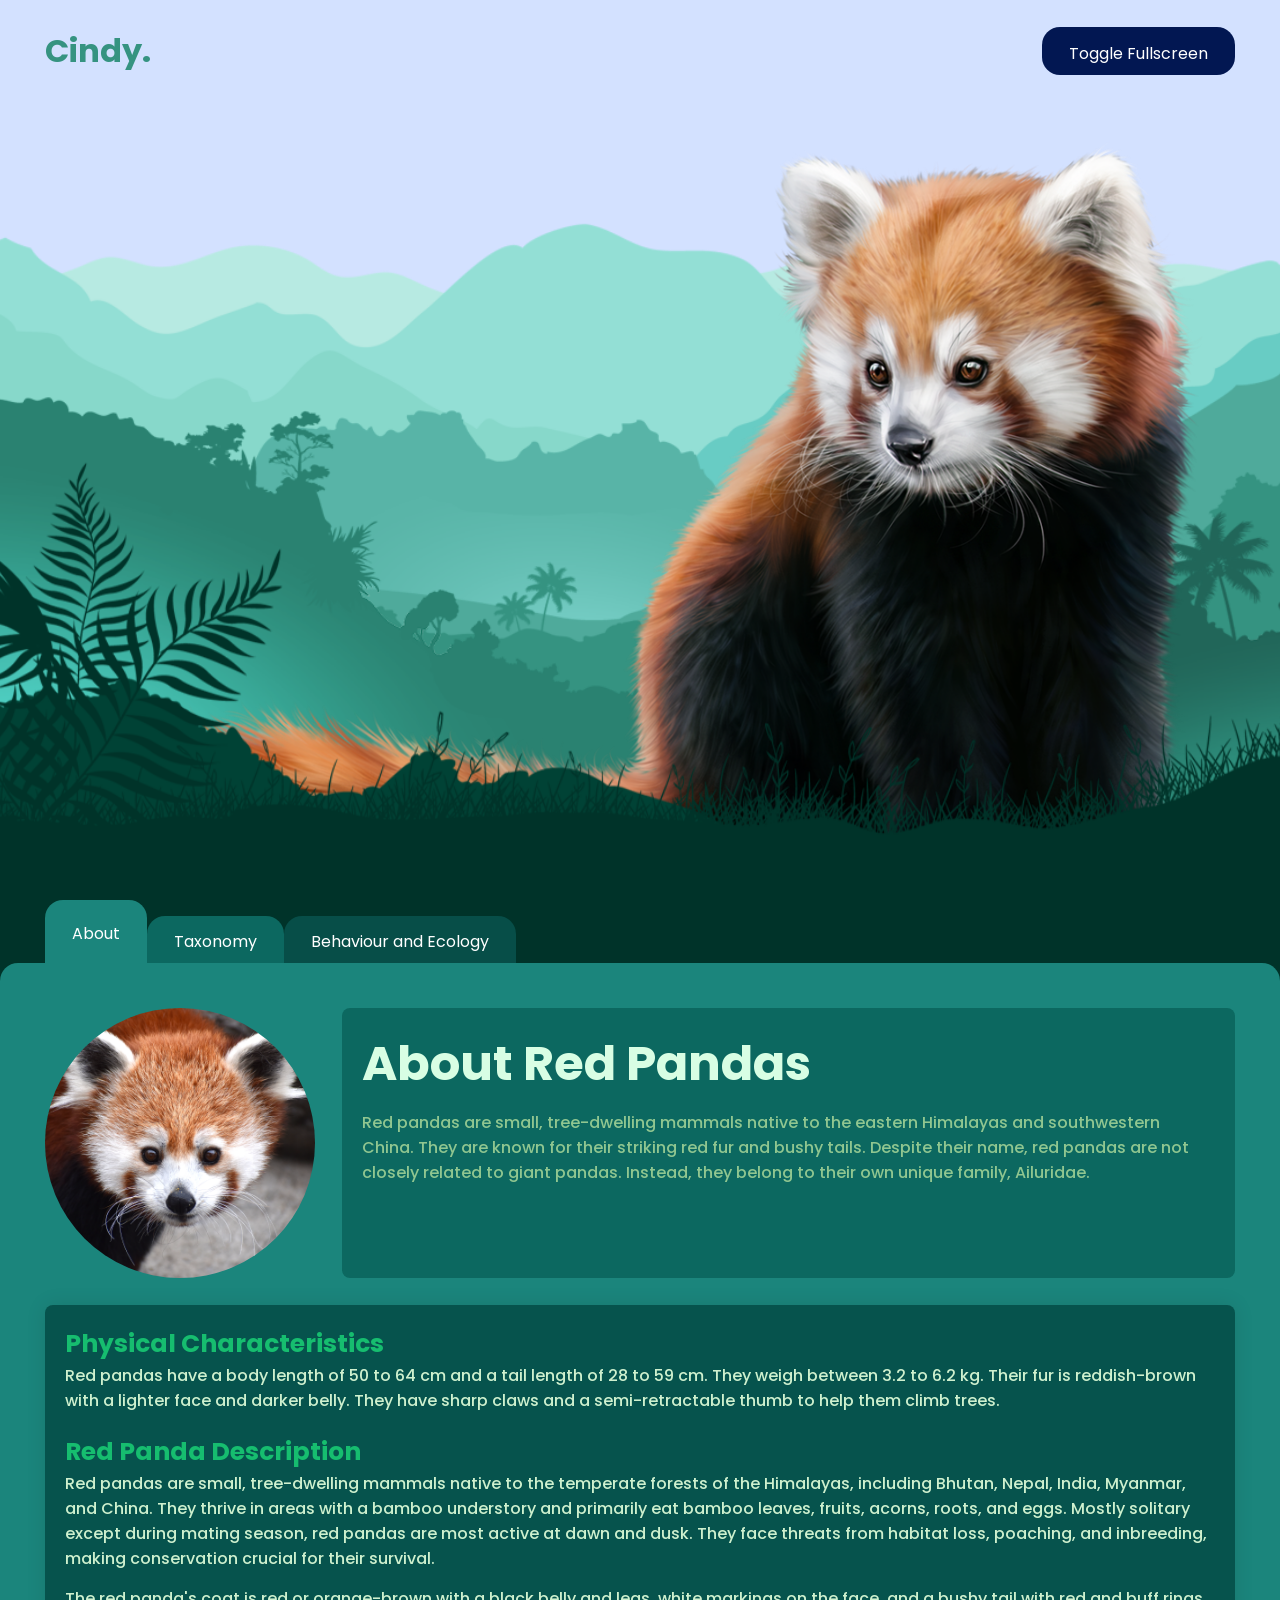
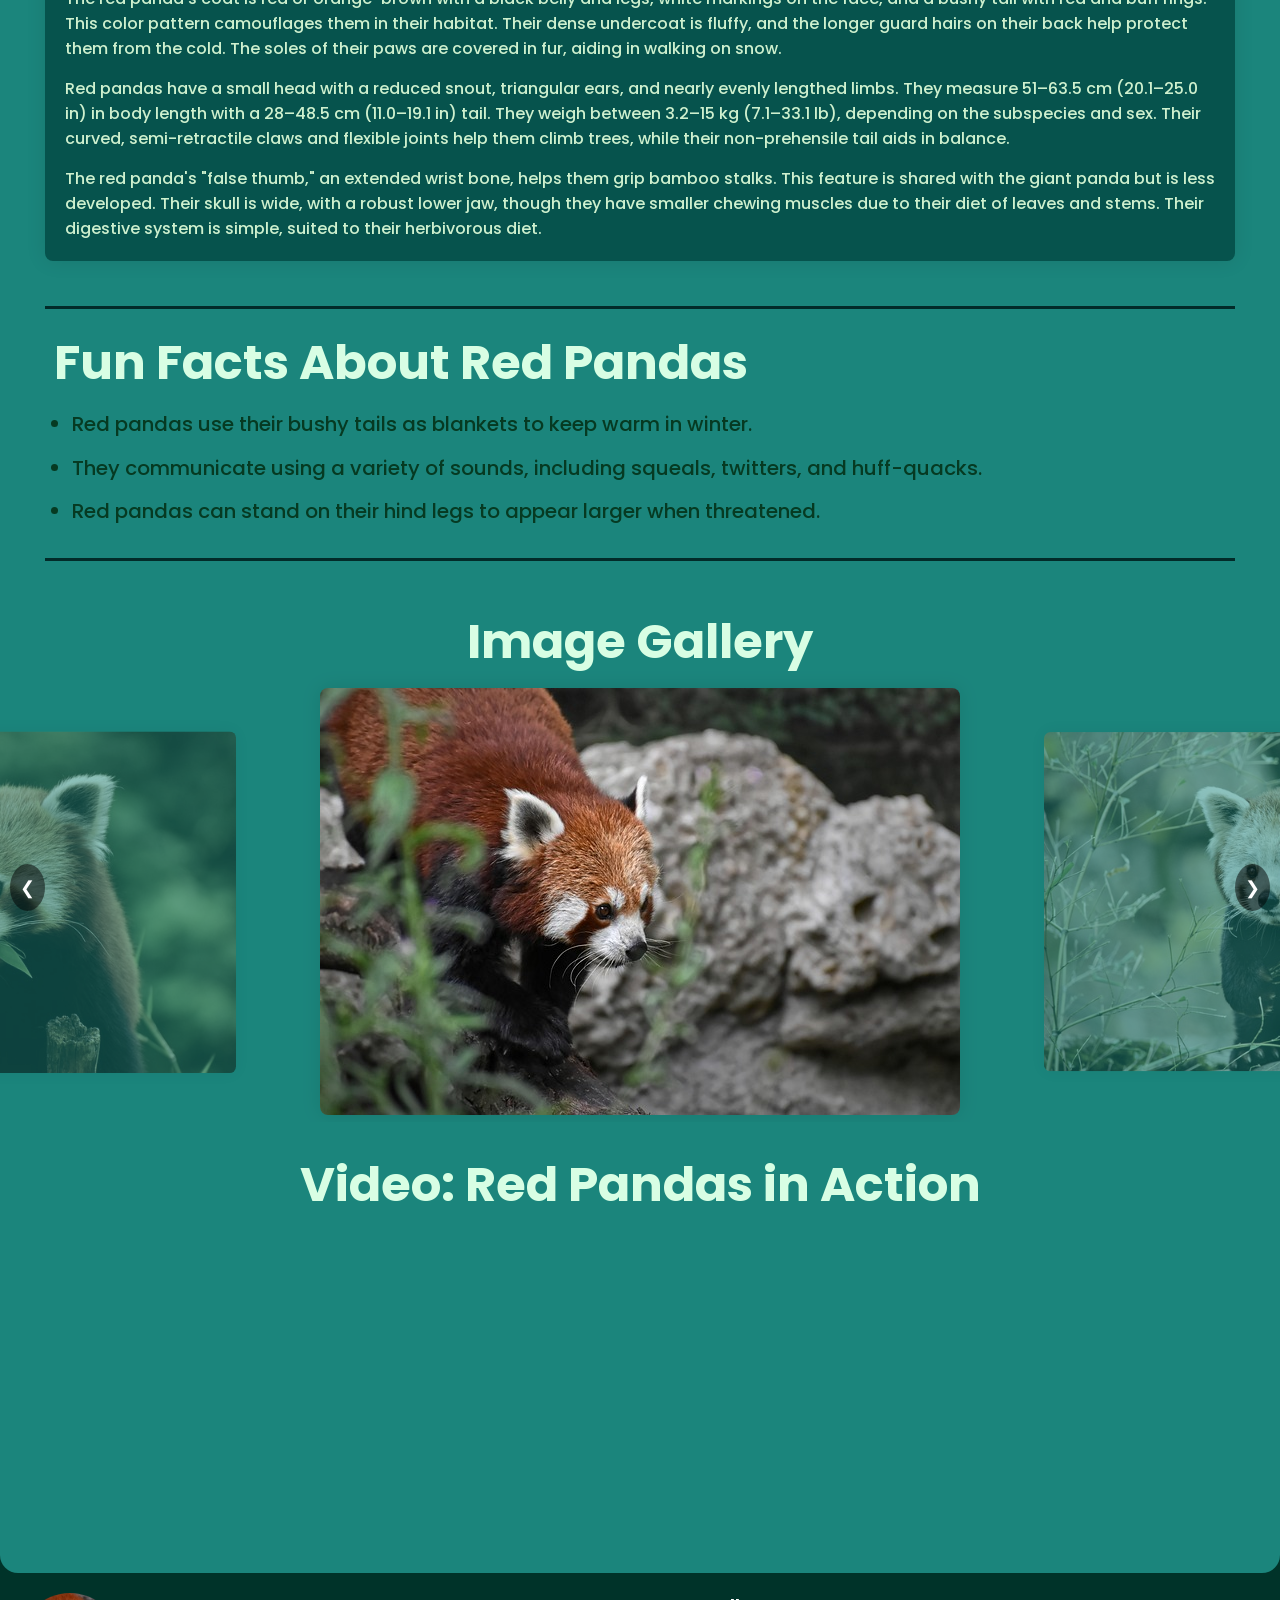
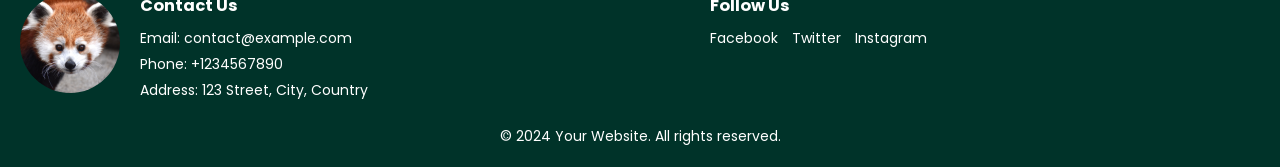
==== commit 538a2be2: "s" ====
--- a/index.html
+++ b/index.html
@@ -2,8 +2,7 @@
 <html lang="en">
 <head>
     <meta charset="UTF-8">
-    <meta name="viewport" content="width=device-width, initial-scale=1.0">
-    <title>Assignment 2</title>
+    <meta name="viewport" content="width=device-width, initial-scale=1.0">    <title>Assignment 2</title>
     <link rel="stylesheet" href="style.css">
     <script defer src="script.js"></script>
 
--- a/style.css
+++ b/style.css
@@ -76,11 +76,9 @@
     transform: translateY(50px); /* Adjust initial offset as needed */
 }
 
-#panda 
-{
-    position: relative;
-    width: 100vw;
-    height: 120vh;
+#panda {
+    position: absolute;
+    overflow: visible;
 }
 
 #plant
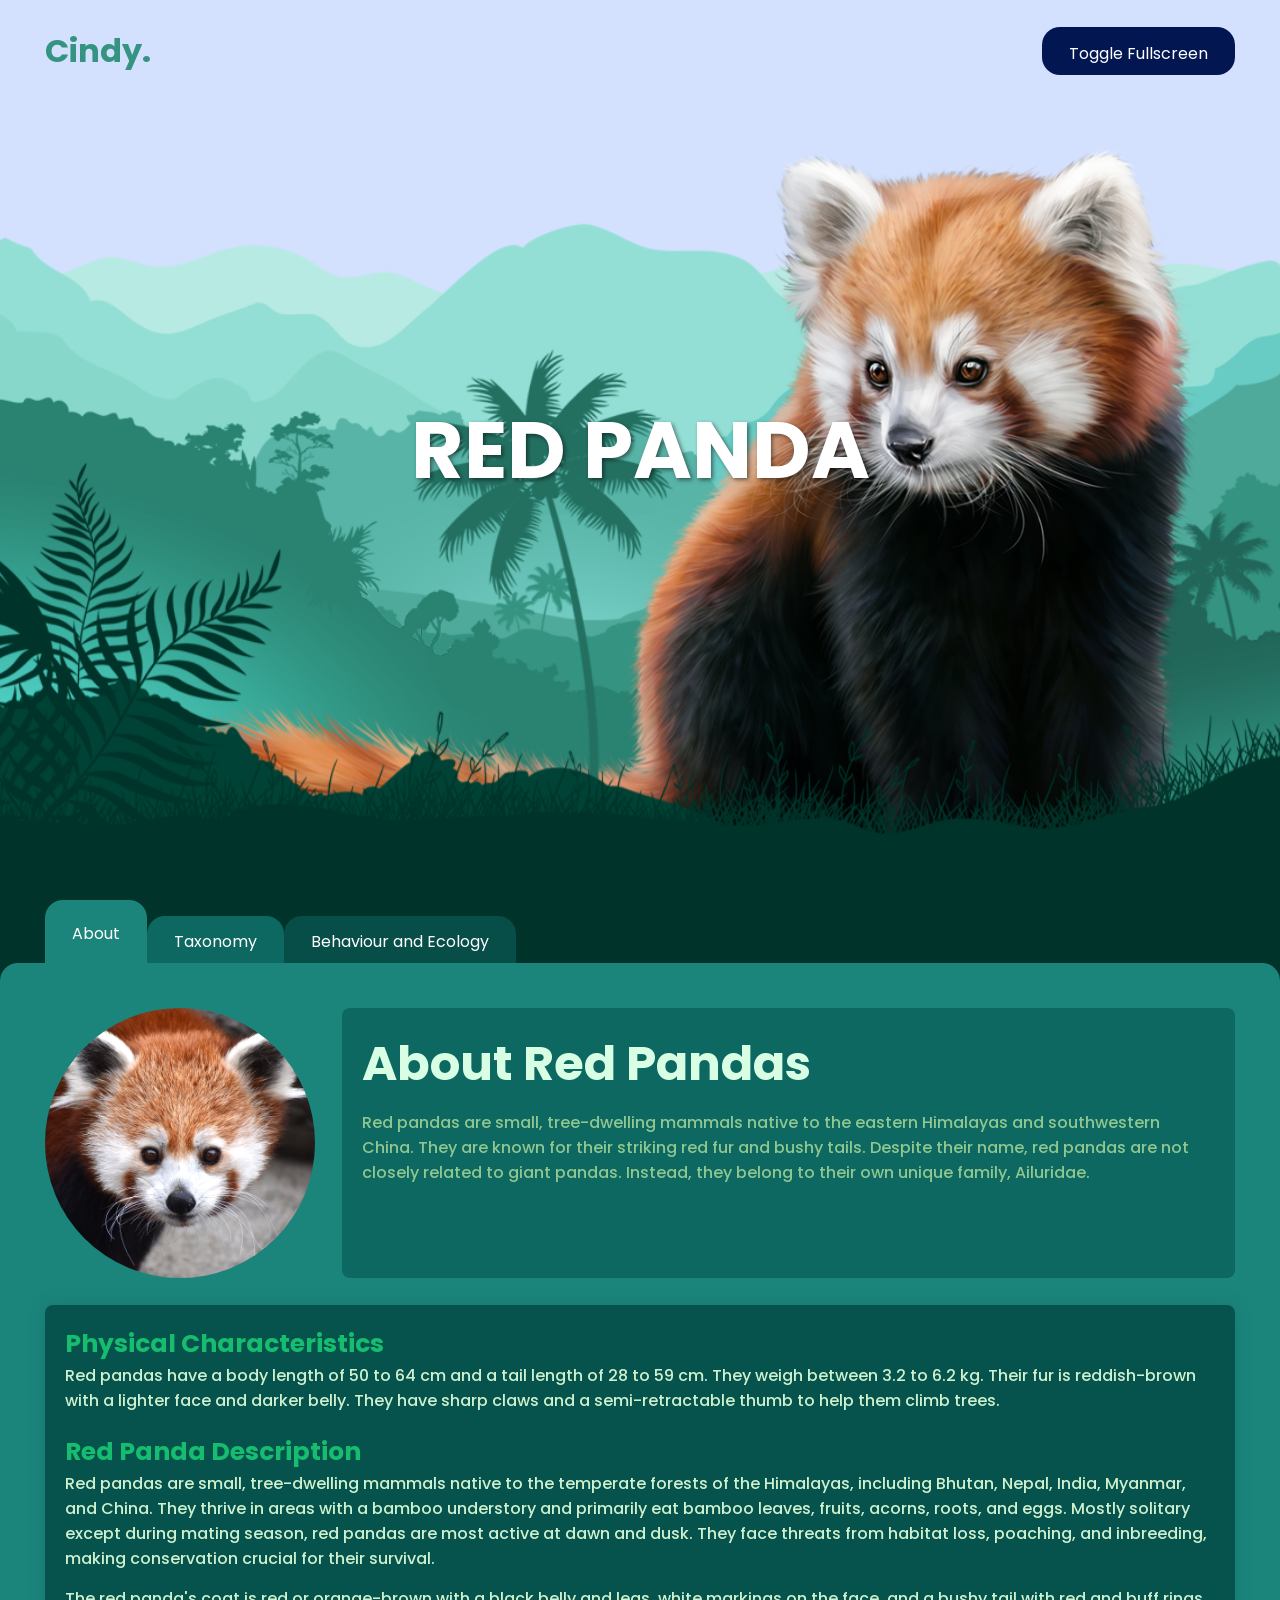
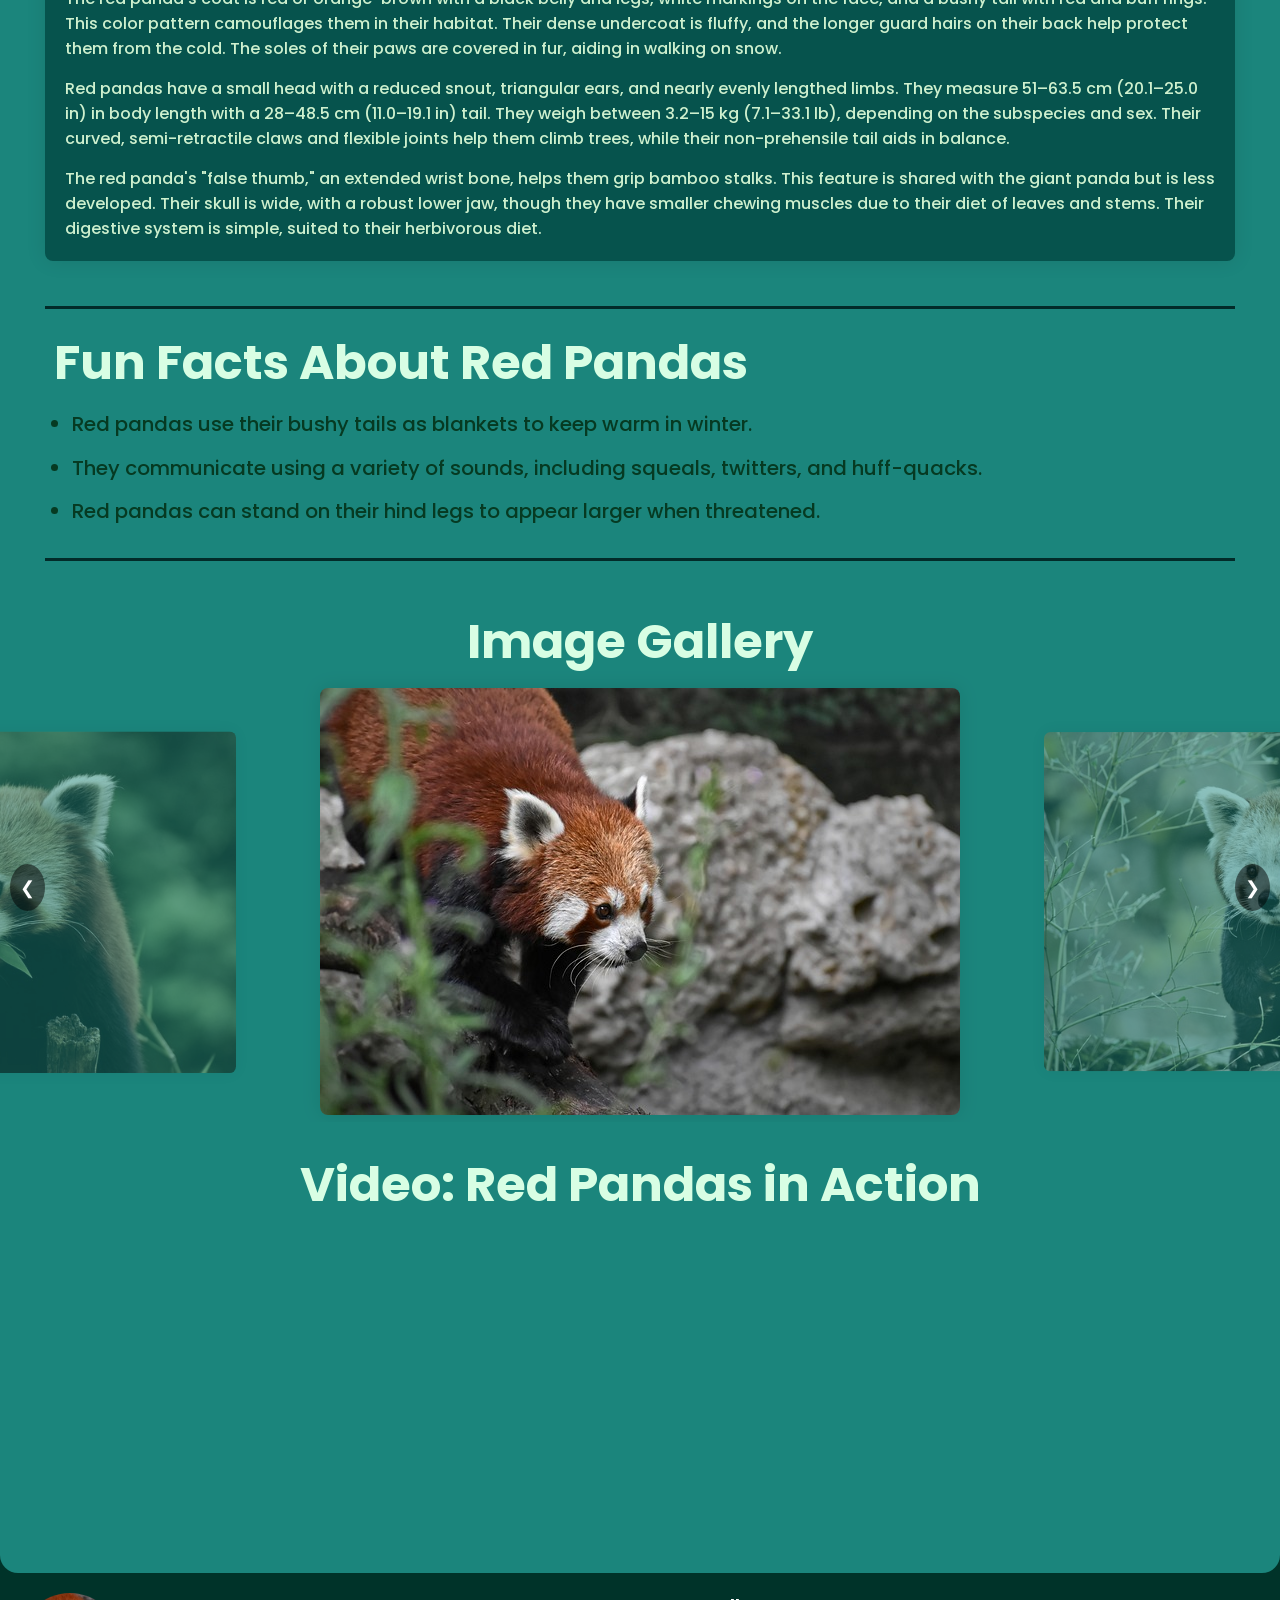
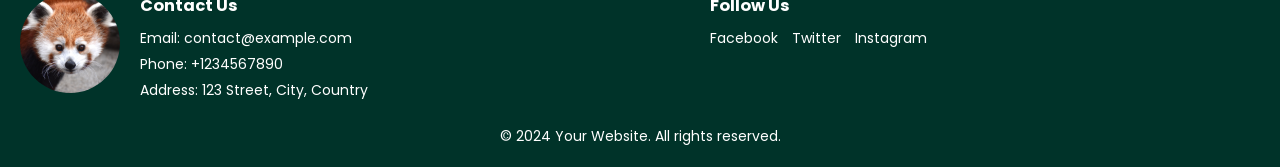
==== commit f2381b3a: "w" ====
--- a/index.html
+++ b/index.html
@@ -19,16 +19,16 @@
     </header>
 
     <section class="parallax"> 
-        <img src="images/hill1.png" id="hill1">
-        <img src="images/hill2.png" id="hill2">
-        <img src="images/hill3.png" id="hill3">
-        <img src="images/hill4.png" id="hill4">
-        <img src="images/hill5.png" id="hill5">
-        <img src="images/plant.png" id="plant">
-        <img src="images/panda.png" id="panda">
-        <img src="images/tree.png" id="tree">
+        <img src="images/hill1.png" id="hill1" alt="hill1">
+        <img src="images/hill2.png" id="hill2" alt="hill2">
+        <img src="images/hill3.png" id="hill3" alt="hill3">
+        <img src="images/hill4.png" id="hill4" alt="hill4">
+        <img src="images/hill5.png" id="hill5" alt="hill5">
+        <img src="images/plant.png" id="plant" alt="plant">
+        <img src="images/panda.png" id="panda" alt="panda">
+        <img src="images/tree.png" id="tree" alt="tree">
         <h2 id="text">RED PANDA</h2>
-        <img src="images/leaf.png" id="leaf">
+        <img src="images/leaf.png" id="leaf" alt="leaf">
     </section>
 
     <nav> <!--menu system-->
@@ -117,15 +117,15 @@
 
                 </div>
 
-                <button class="prev" onclick="prevSlide()">&#10094;</button>
-                <button class="next" onclick="nextSlide()">&#10095;</button>
+                <button class="prev" id="prevButton">&#10094;</button>
+                <button class="next" id="nextButton">&#10095;</button>
             
             </section>
         
             <section class="video-section">
                 
                 <h2>Video: Red Pandas in Action</h2>
-                <iframe width="560" height="315" src="https://www.youtube.com/embed/DrGPfNd1fCc?si=ZmSbXcP8ou0etgVr" title="YouTube video player" frameborder="0" allow="accelerometer; autoplay; clipboard-write; encrypted-media; gyroscope; picture-in-picture; web-share" referrerpolicy="strict-origin-when-cross-origin" allowfullscreen></iframe>
+                <iframe width="560" height="315" src="https://www.youtube.com/embed/DrGPfNd1fCc?si=ZmSbXcP8ou0etgVr" class="no-border" allow="accelerometer; autoplay; clipboard-write; encrypted-media; gyroscope; picture-in-picture; web-share" referrerpolicy="strict-origin-when-cross-origin" allowfullscreen></iframe>
 
             </section>
 
--- a/style.css
+++ b/style.css
@@ -389,6 +389,10 @@
     max-width: 60vh;
 }
 
+.no-border {
+    border: none;
+}
+
 /* Page 2*/
 
 #page2btn , #page2
@@ -644,7 +648,6 @@
         grid-column:  1 / 2;
     }
 
-
     .footer-content {
         flex-direction: column;
     }
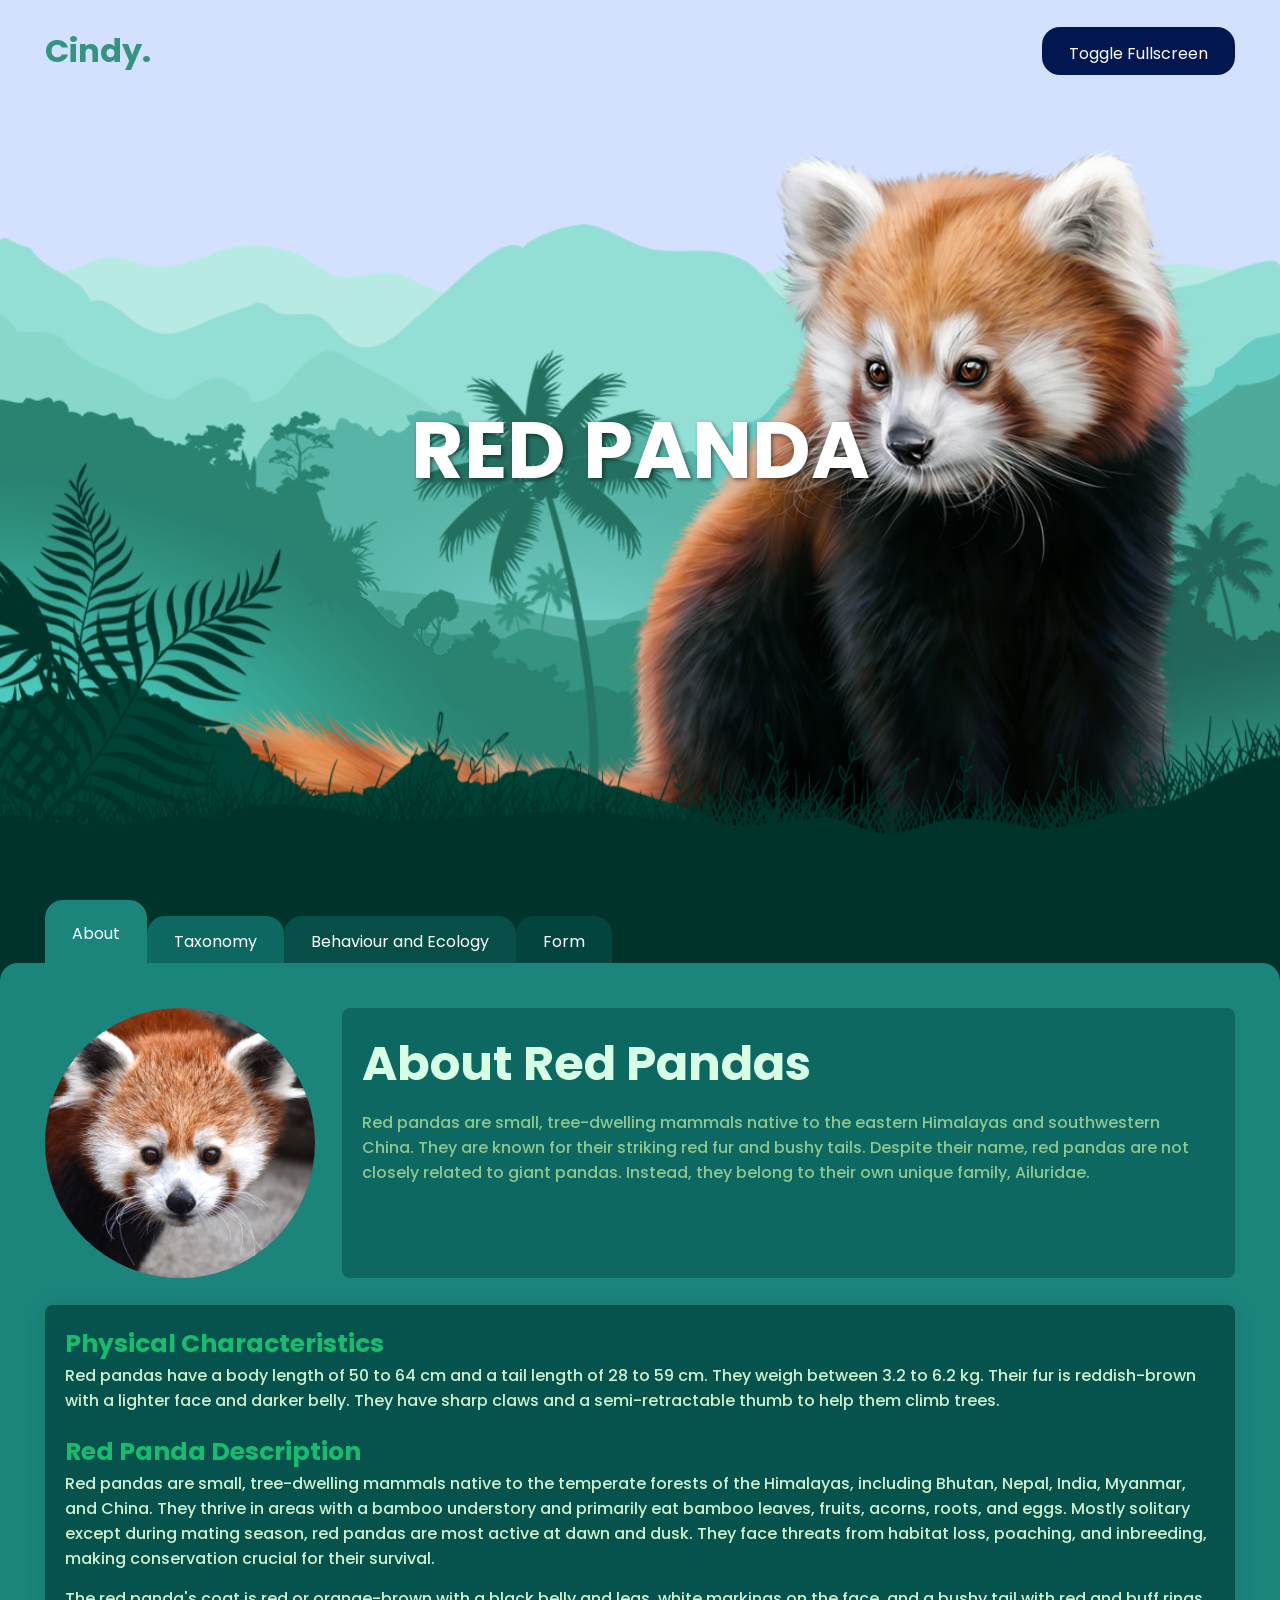
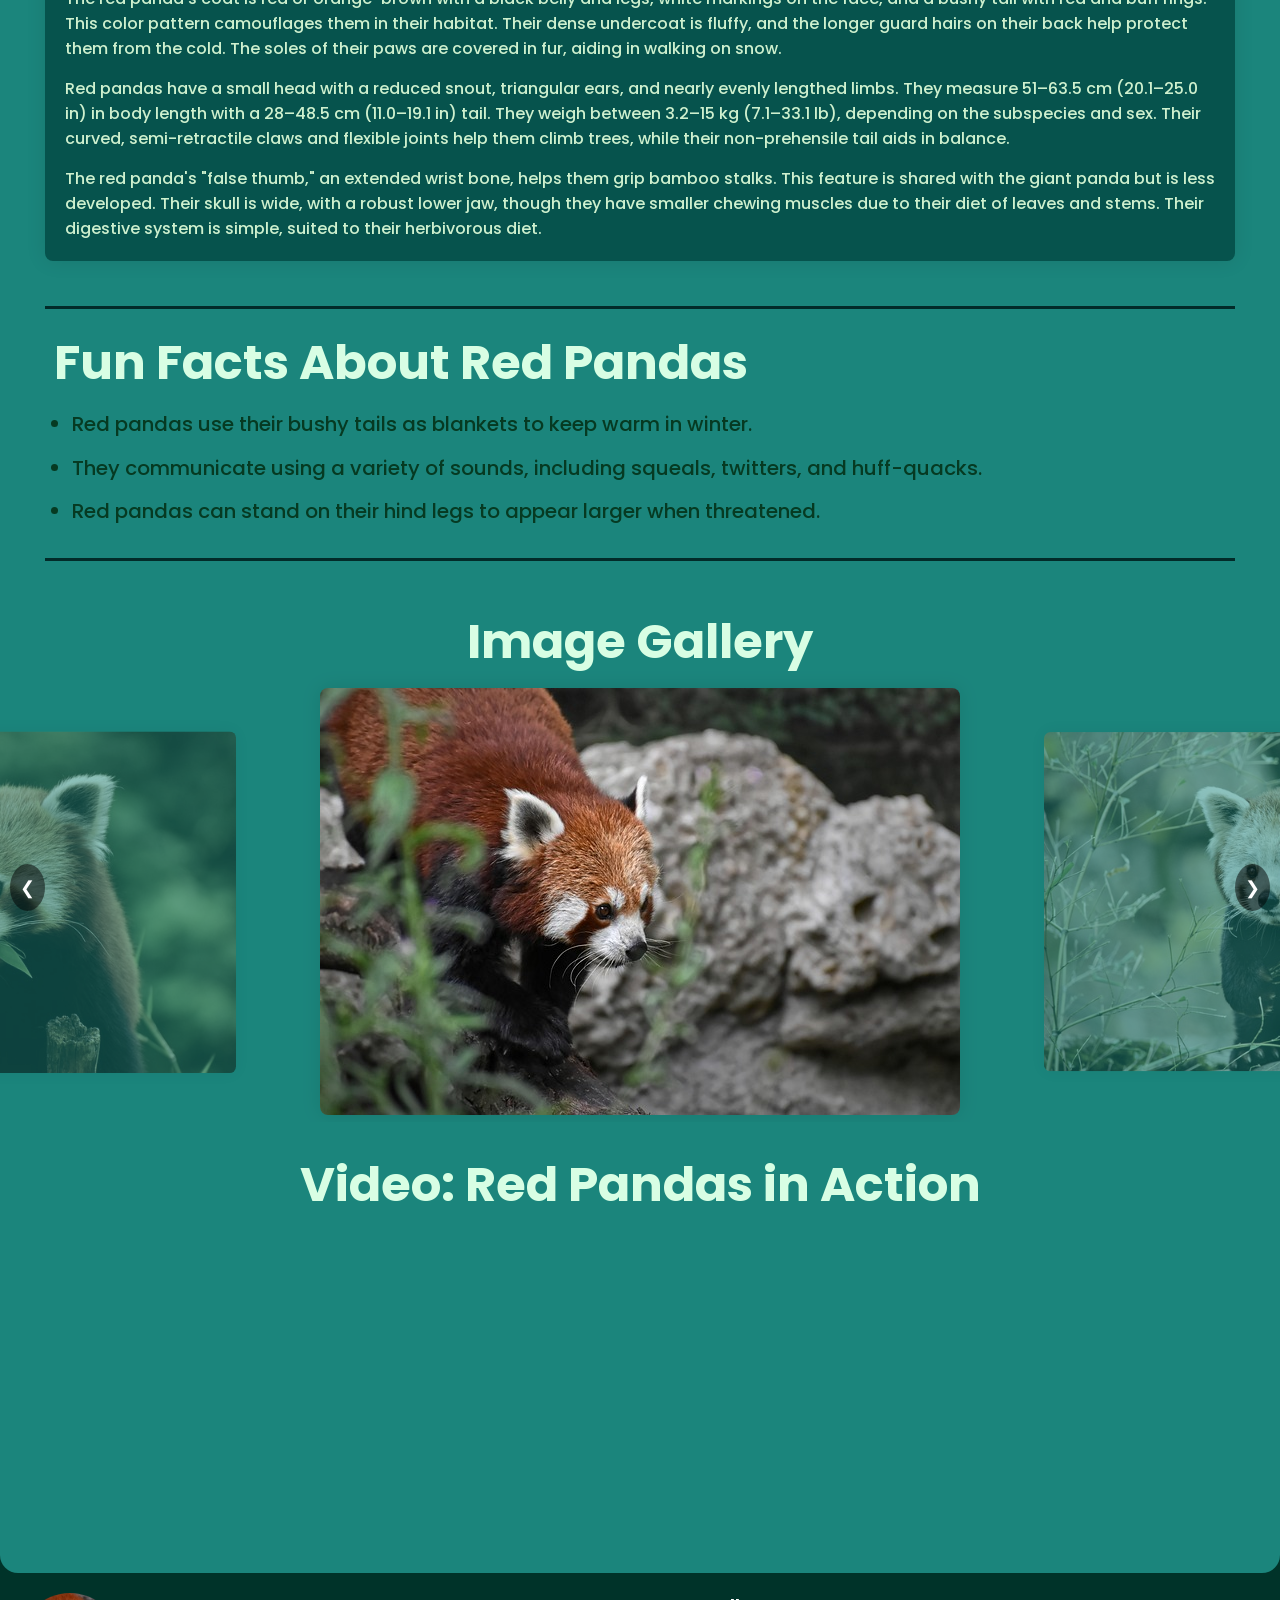
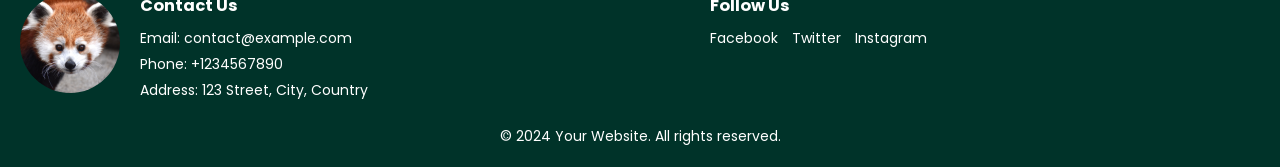
==== commit b62f54ff: "w" ====
--- a/index.html
+++ b/index.html
@@ -10,6 +10,13 @@
     <meta name="apple-mobile-web-app-capable" content="yes">
     <meta name="apple-mobile-web-app-status-bar-style" content="black">
     <meta name="apple-mobile-web-app-title" content="some web app!!!">
+    <!-- get icons from https://favicon.io/ -->
+    <link rel="icon" type="image/x-icon" href="Icons/favicon.ico">
+    <link rel="apple-touch-icon" sizes="180x180" href="Icons/apple-touch-icon.png">
+    <link rel="icon" type="image/png" sizes="32x32" href="Icons/favicon-32x32.png">
+    <link rel="icon" type="image/png" sizes="16x16" href="Icons/favicon-16x16.png">
+    <!--for android-->
+    <link rel="manifest" href="Icons/site.webmanifest" />
 </head>
 
 <body>
@@ -39,6 +46,7 @@
             <li><a class="active" href='#' id="page1btn">About</a></li>
             <li><a href='#' id="page2btn">Taxonomy</a></li>
             <li><a href='#' id="page3btn">Behaviour and Ecology</a></li>
+            <li><a href='#' id="page4btn">Form</a></li>
         </ul>
 
     </nav>
@@ -223,6 +231,12 @@
             </section>
         </div>
         
+        <div class="page" id="page4">
+            <section>
+                <p>Lorem ipsum dolor sit amet consectetur adipisicing elit. Perferendis hic soluta blanditiis, consequatur esse veniam repudiandae maiores sed enim obcaecati quo aspernatur ipsam optio molestiae odit, aliquam dolorum dolore? Itaque dolor atque magnam sunt beatae quae quisquam a esse eum quam. Dolorem consequatur provident commodi quaerat, temporibus voluptatum aperiam optio necessitatibus repellendus magnam, tempore consequuntur aliquam maxime nostrum unde ipsum fugiat reprehenderit eum incidunt eligendi, sed tempora. Porro beatae nisi, tempore consequatur vitae eligendi dolorum quo sapiente sunt et omnis, voluptatum optio quam autem? Ducimus sed rerum dolor quis assumenda, tenetur magnam perferendis. Laboriosam temporibus provident odit fugiat magnam officiis.</p>
+            </section>
+        </div>
+
     </div>
 
     <footer>
--- a/style.css
+++ b/style.css
@@ -235,7 +235,6 @@
     flex: 1;
     color: rgb(144, 198, 144);
 
-
     background-color: #0c6860;
     padding: 20px;
     border-radius: 8px;
@@ -501,7 +500,17 @@
     grid-column:  1 / 3;
 }
 
-
+/* Page 4 */
+
+#page4btn , #page4
+{
+    background-color: #03443f;
+}
+
+#page4
+{
+    padding: 5vh;
+}
 
 /* foot */
 
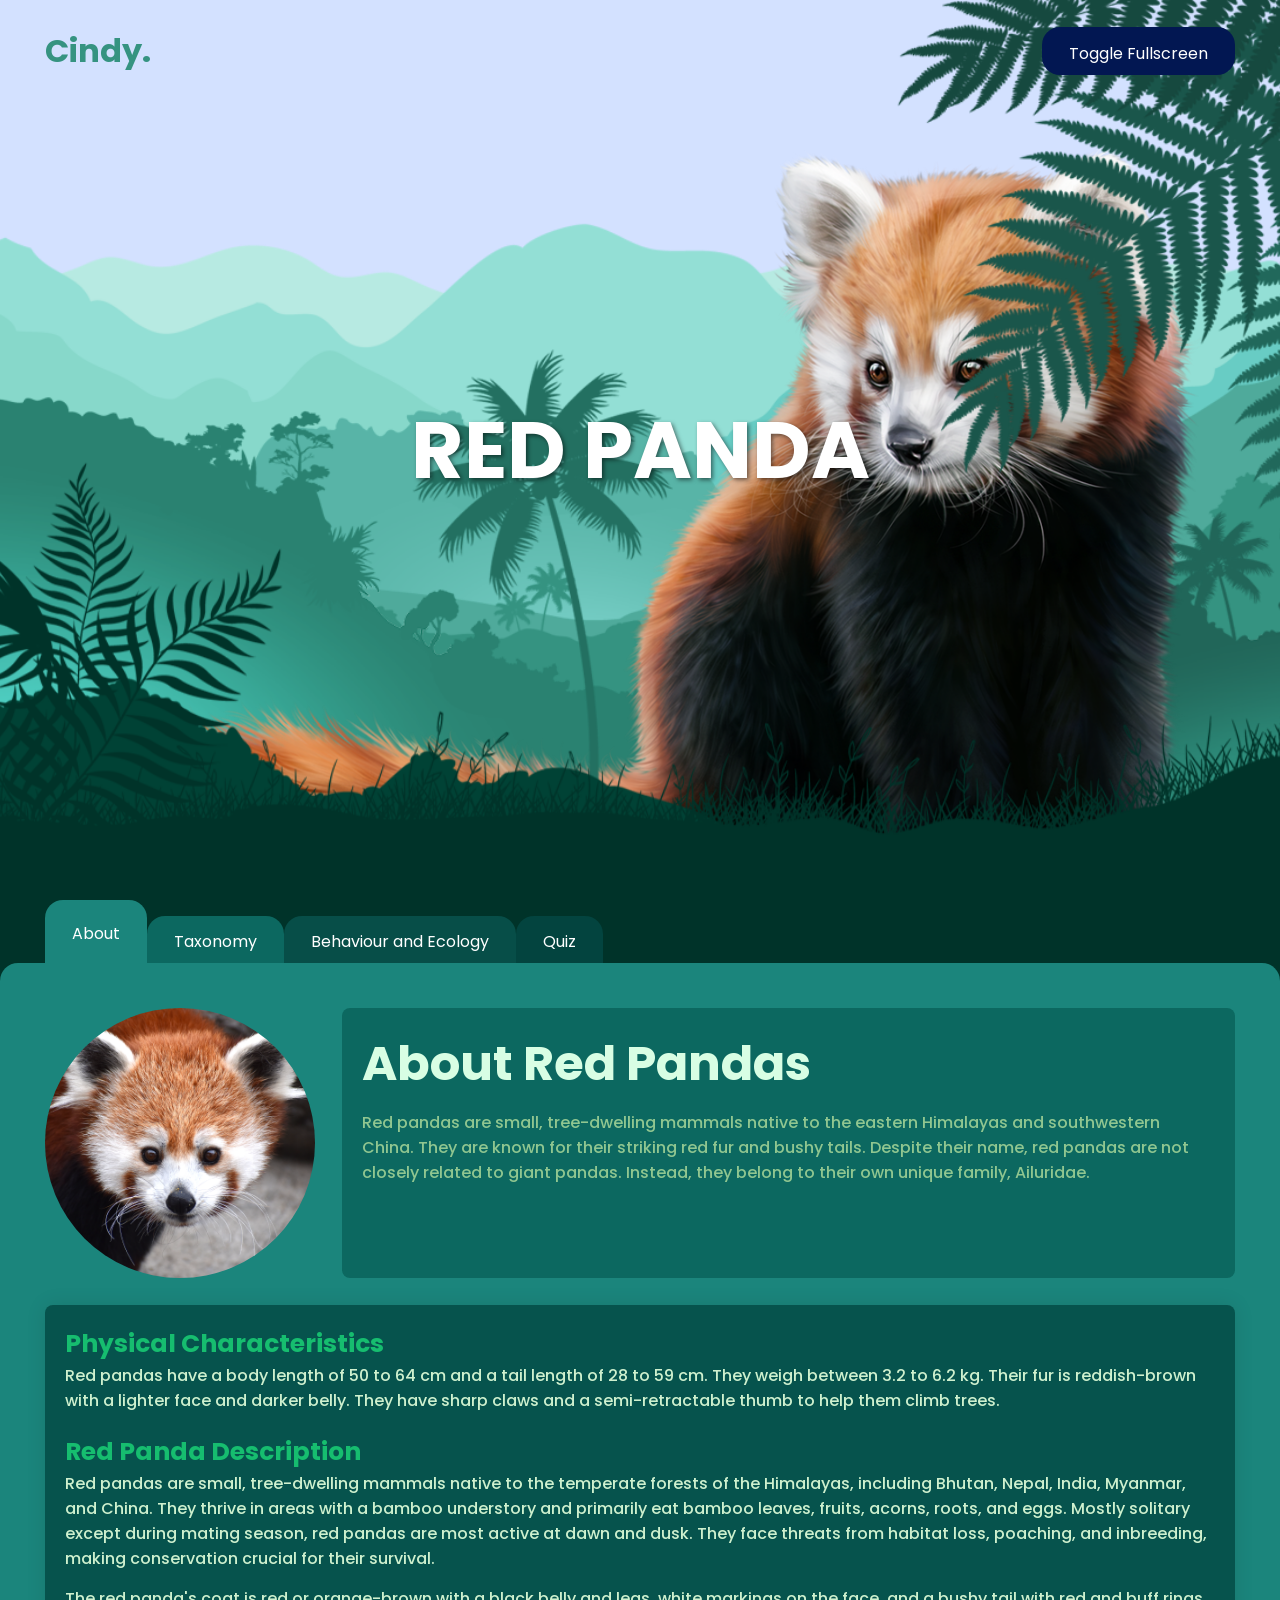
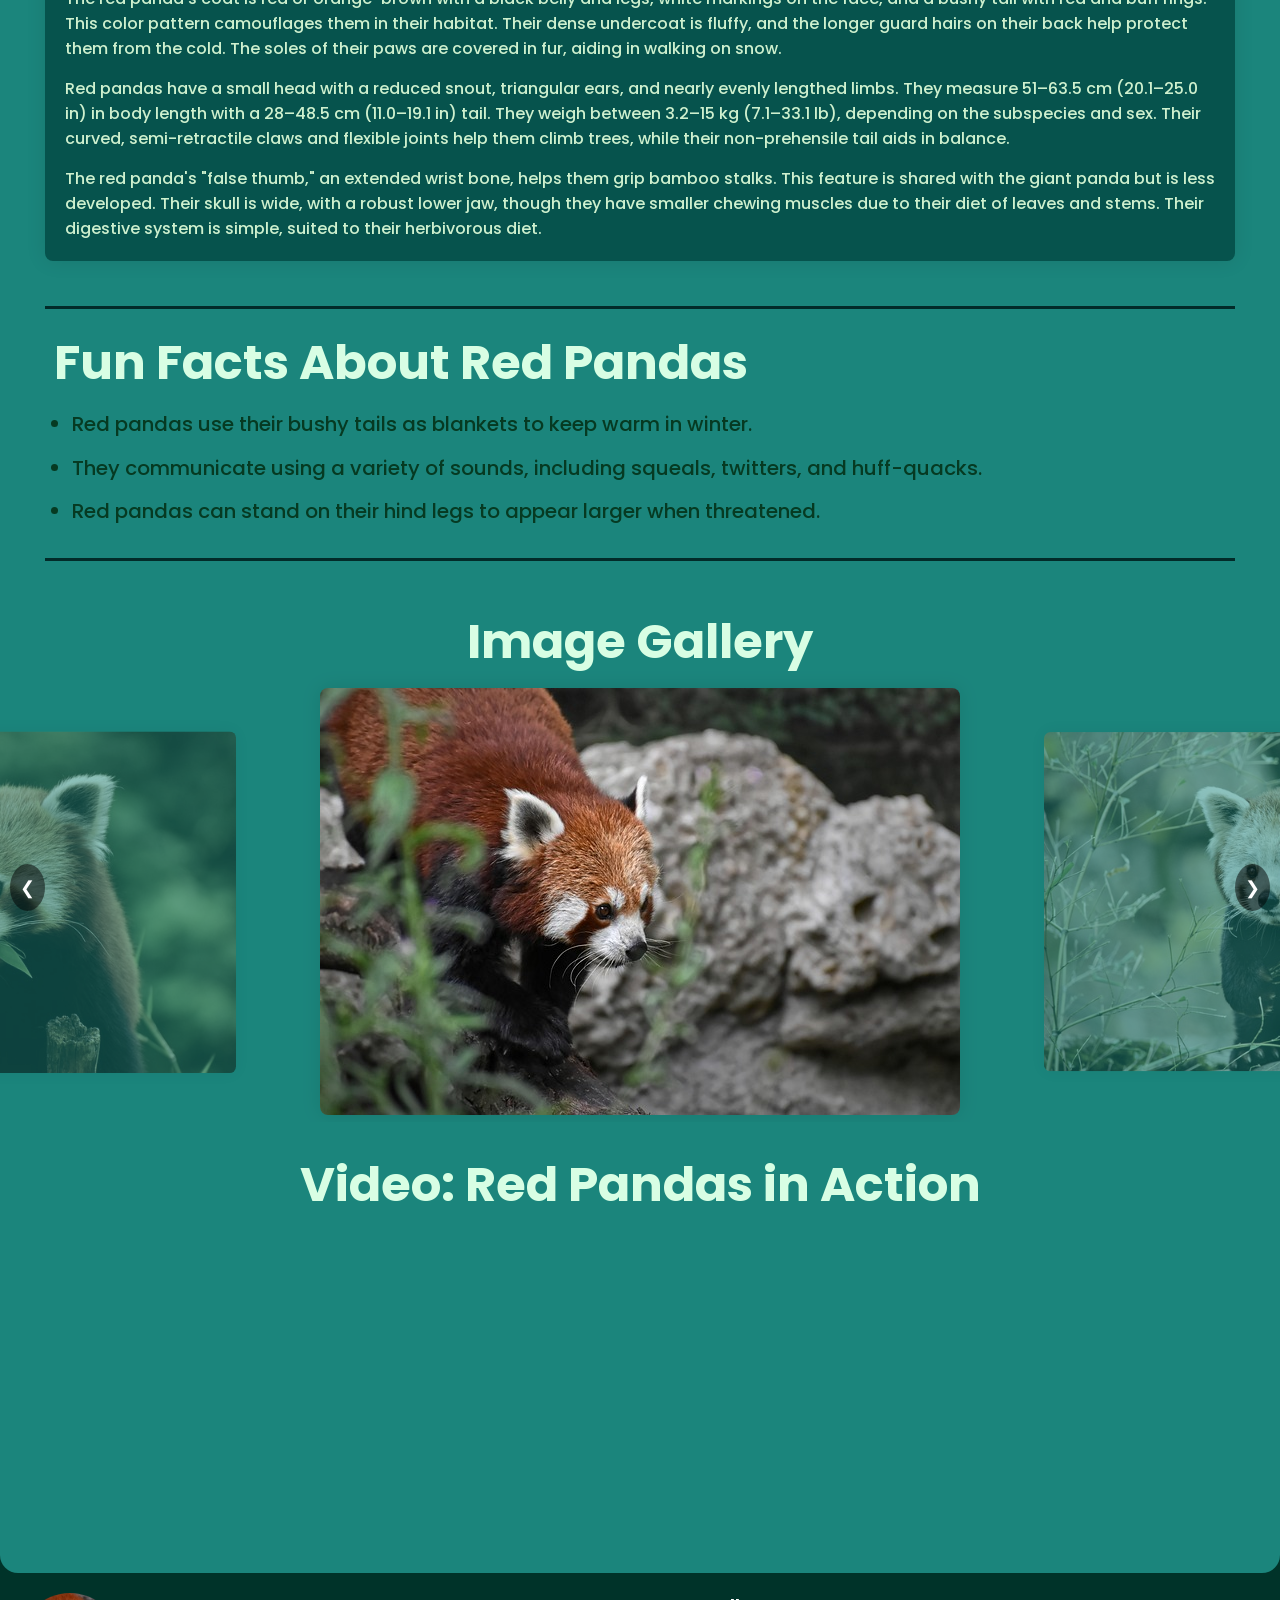
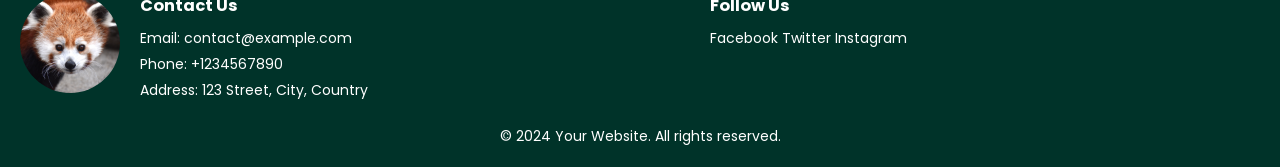
==== commit eedfcd01: "update extra quiz" ====
--- a/index.html
+++ b/index.html
@@ -46,7 +46,7 @@
             <li><a class="active" href='#' id="page1btn">About</a></li>
             <li><a href='#' id="page2btn">Taxonomy</a></li>
             <li><a href='#' id="page3btn">Behaviour and Ecology</a></li>
-            <li><a href='#' id="page4btn">Form</a></li>
+            <li><a href='#' id="page4btn">Quiz</a></li>
         </ul>
 
     </nav>
@@ -232,9 +232,57 @@
         </div>
         
         <div class="page" id="page4">
-            <section>
-                <p>Lorem ipsum dolor sit amet consectetur adipisicing elit. Perferendis hic soluta blanditiis, consequatur esse veniam repudiandae maiores sed enim obcaecati quo aspernatur ipsam optio molestiae odit, aliquam dolorum dolore? Itaque dolor atque magnam sunt beatae quae quisquam a esse eum quam. Dolorem consequatur provident commodi quaerat, temporibus voluptatum aperiam optio necessitatibus repellendus magnam, tempore consequuntur aliquam maxime nostrum unde ipsum fugiat reprehenderit eum incidunt eligendi, sed tempora. Porro beatae nisi, tempore consequatur vitae eligendi dolorum quo sapiente sunt et omnis, voluptatum optio quam autem? Ducimus sed rerum dolor quis assumenda, tenetur magnam perferendis. Laboriosam temporibus provident odit fugiat magnam officiis.</p>
-            </section>
+
+            <section class="quiz">
+
+                <div class="question" data-correct="C">
+                    <h3>1. What family do red pandas belong to?</h3>
+                    <div class="answer"><input type="radio" name="q1" value="A"> A) Ursidae</div>
+                    <div class="answer"><input type="radio" name="q1" value="B"> B) Canidae</div>
+                    <div class="answer"><input type="radio" name="q1" value="C"> C) Ailuridae</div>
+                    <div class="answer"><input type="radio" name="q1" value="D"> D) Felidae</div>
+                </div>
+
+                <div class="question" data-correct="A">
+                    <h3>2. What is the primary component of a red panda's diet?</h3>
+                    <div class="answer"><input type="radio" name="q2" value="A"> A) Bamboo</div>
+                    <div class="answer"><input type="radio" name="q2" value="B"> B) Fish</div>
+                    <div class="answer"><input type="radio" name="q2" value="C"> C) Insects</div>
+                    <div class="answer"><input type="radio" name="q2" value="D"> D) Fruits</div>
+                </div>
+
+                <div class="question" data-correct="C">
+                    <h3>3. Where are red pandas naturally found?</h3>
+                    <div class="answer"><input type="radio" name="q3" value="A"> A) Australia</div>
+                    <div class="answer"><input type="radio" name="q3" value="B"> B) Amazon Rainforest</div>
+                    <div class="answer"><input type="radio" name="q3" value="C"> C) Eastern Himalayas</div>
+                    <div class="answer"><input type="radio" name="q3" value="D"> D) Sahara Desert</div>
+                </div>
+
+                <div class="question" data-correct="B">
+                    <h3>4. How do red pandas use their tails?</h3>
+                    <div class="answer"><input type="radio" name="q4" value="A"> A) For flying</div>
+                    <div class="answer"><input type="radio" name="q4" value="B"> B) As blankets for warmth</div>
+                    <div class="answer"><input type="radio" name="q4" value="C"> C) For swimming</div>
+                    <div class="answer"><input type="radio" name="q4" value="D"> D) As weapons</div>
+                </div>
+
+                <div class="question" data-correct="A">
+                    <h3>5. When are red pandas most active?</h3>
+                    <div class="answer"><input type="radio" name="q5" value="A"> A) During dawn and dusk</div>
+                    <div class="answer"><input type="radio" name="q5" value="B"> B) At night</div>
+                    <div class="answer"><input type="radio" name="q5" value="C"> C) During the day</div>
+                    <div class="answer"><input type="radio" name="q5" value="D"> D) All day long</div>
+                </div>
+
+                <a href='#' class="button" id="checkAnswers">Submit Answers</a>
+                
+                <div id="results"></div>
+
+                <a href='#' class="retry" id="retryBtn">Retry</a>
+
+            </section>
+
         </div>
 
     </div>
--- a/style.css
+++ b/style.css
@@ -114,7 +114,6 @@
     list-style-type: none;
     margin-left: 5vh;
     align-items: flex-end;
-    
 }
 
 nav ul li a 
@@ -169,6 +168,7 @@
 {
     display:block;
 }
+
 /* page */
 
 #pagecontainer
@@ -180,6 +180,7 @@
 {
     position: relative;
     border-radius: 2vh;
+    min-width: 40vh;
 }
 
 /* page 1 */
@@ -216,7 +217,6 @@
     display: flex;
     flex-direction: row;
     justify-content: center;
-    flex-wrap: wrap;
     margin-bottom: 3vh;
     row-gap: 3vh;
     border-radius: 8px;
@@ -231,7 +231,6 @@
  
 .about div
 {
-    min-width: 55vh;
     flex: 1;
     color: rgb(144, 198, 144);
 
@@ -249,7 +248,6 @@
     border-radius: 8px;
     box-shadow: 0 0 20px rgba(0, 0, 0, 0.1);
     padding: 20px;
-    min-width: 30vh;
     display: flex;
     flex-direction: column;
     row-gap: 20px;
@@ -423,10 +421,9 @@
 }
 
 /* Heading styles */
-#page2 h2,#page2 h3 {
+#page2 h2,#page2 h3 
+{
     color: #015413;
-    font-size: 24px;
-    margin-bottom: 10px;
 }
 
 /* Paragraph styles */
@@ -512,6 +509,91 @@
     padding: 5vh;
 }
 
+.quiz
+{
+    display: flex;
+    justify-content: center;
+    align-items: center;  
+    flex-direction: column;
+
+    background-color: #0c6860;
+    height:auto;
+    border-radius: 8px;
+    padding: 20px;
+    gap:20px;
+}
+
+.question
+{
+    background-color:#42b4ab;
+    border-radius: 8px;
+    padding: 20px;
+    width:100%;
+    color: #181b18;
+}
+
+.button 
+{
+    display: inline-flex; /* Use inline-flex to shrink-wrap the content */
+    background-color:#31a097;
+    color: white;
+    padding: 10px 20px;
+    border-radius: 5px;
+    text-align: center;
+    text-decoration: none;
+    font-weight: 500;
+}
+
+.answer {
+    cursor: pointer;
+    padding: 5px;
+    border-radius: 5px; 
+    margin: 5px 0;
+    font-weight: 500;
+}
+
+.answer:hover
+{
+    background-color:#31a097;
+}
+
+#retryBtn
+{
+    display: inline-flex;
+    background-color:#31a097;
+    color: white;
+    padding: 10px 20px;
+    border-radius: 5px;
+    text-align: center;
+    text-decoration: none;
+
+    font-weight: 500;
+}
+
+#results
+{
+    display: inline-flex; 
+
+    background-color: #8ce5de;
+    color: #313f32;
+
+    padding:20px;
+    border-radius: 5px;
+
+    text-align: center;
+    text-decoration: none;
+
+    width:100%;
+
+    line-height: 35px;
+    font-weight: 500;
+}
+
+#retryBtn , #results
+{
+    display: none;
+}
+
 /* foot */
 
 footer 
@@ -555,7 +637,6 @@
 
 .footer-social ul li {
     display: inline;
-    margin-right: 10px;
 }
 
 .footer-social ul li a {
@@ -566,10 +647,6 @@
 .footer-bottom {
     margin-top: 20px;
     text-align: center;
-}
-
-.footer-bottom p {
-    margin: 0;
 }
 
 /* Media query for smaller screens */
@@ -630,7 +707,6 @@
     {
         flex-direction: column;
         align-items: center;
-        min-width: 30vh;
     }
     
     .about img 
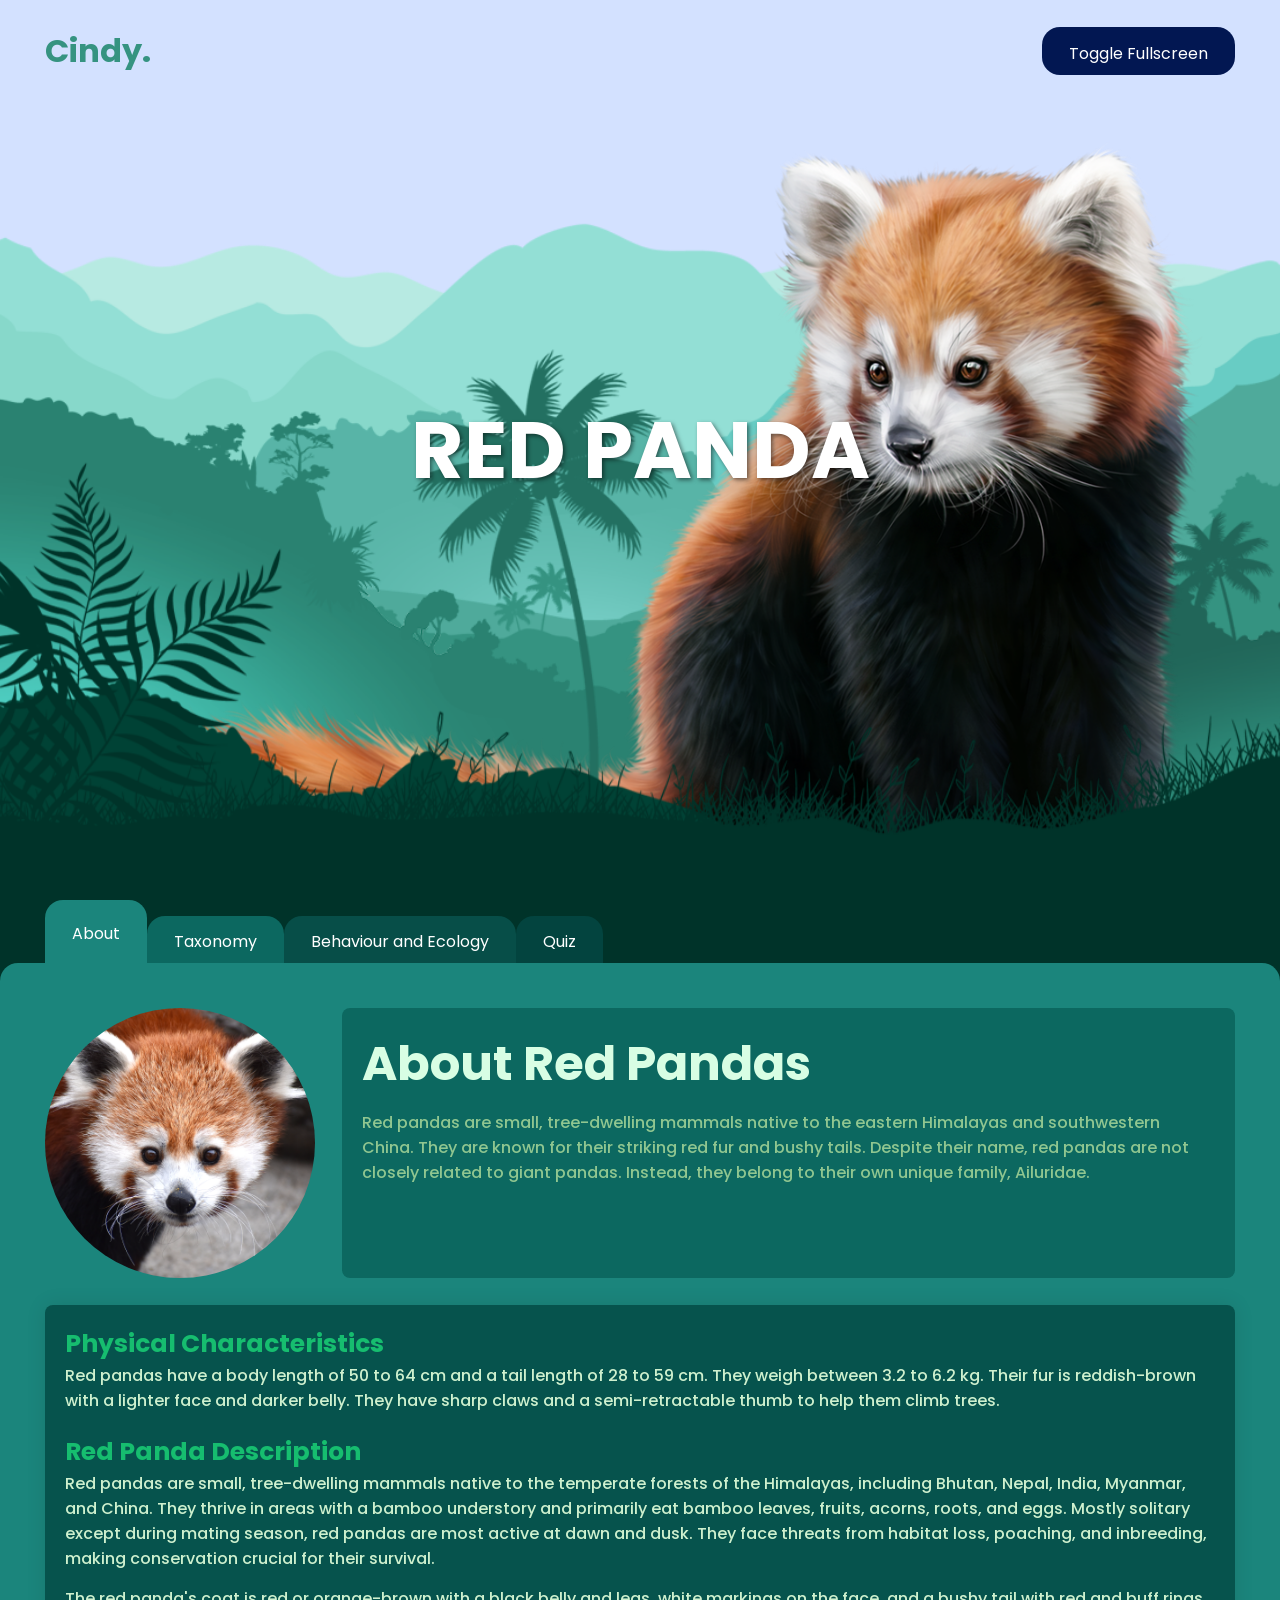
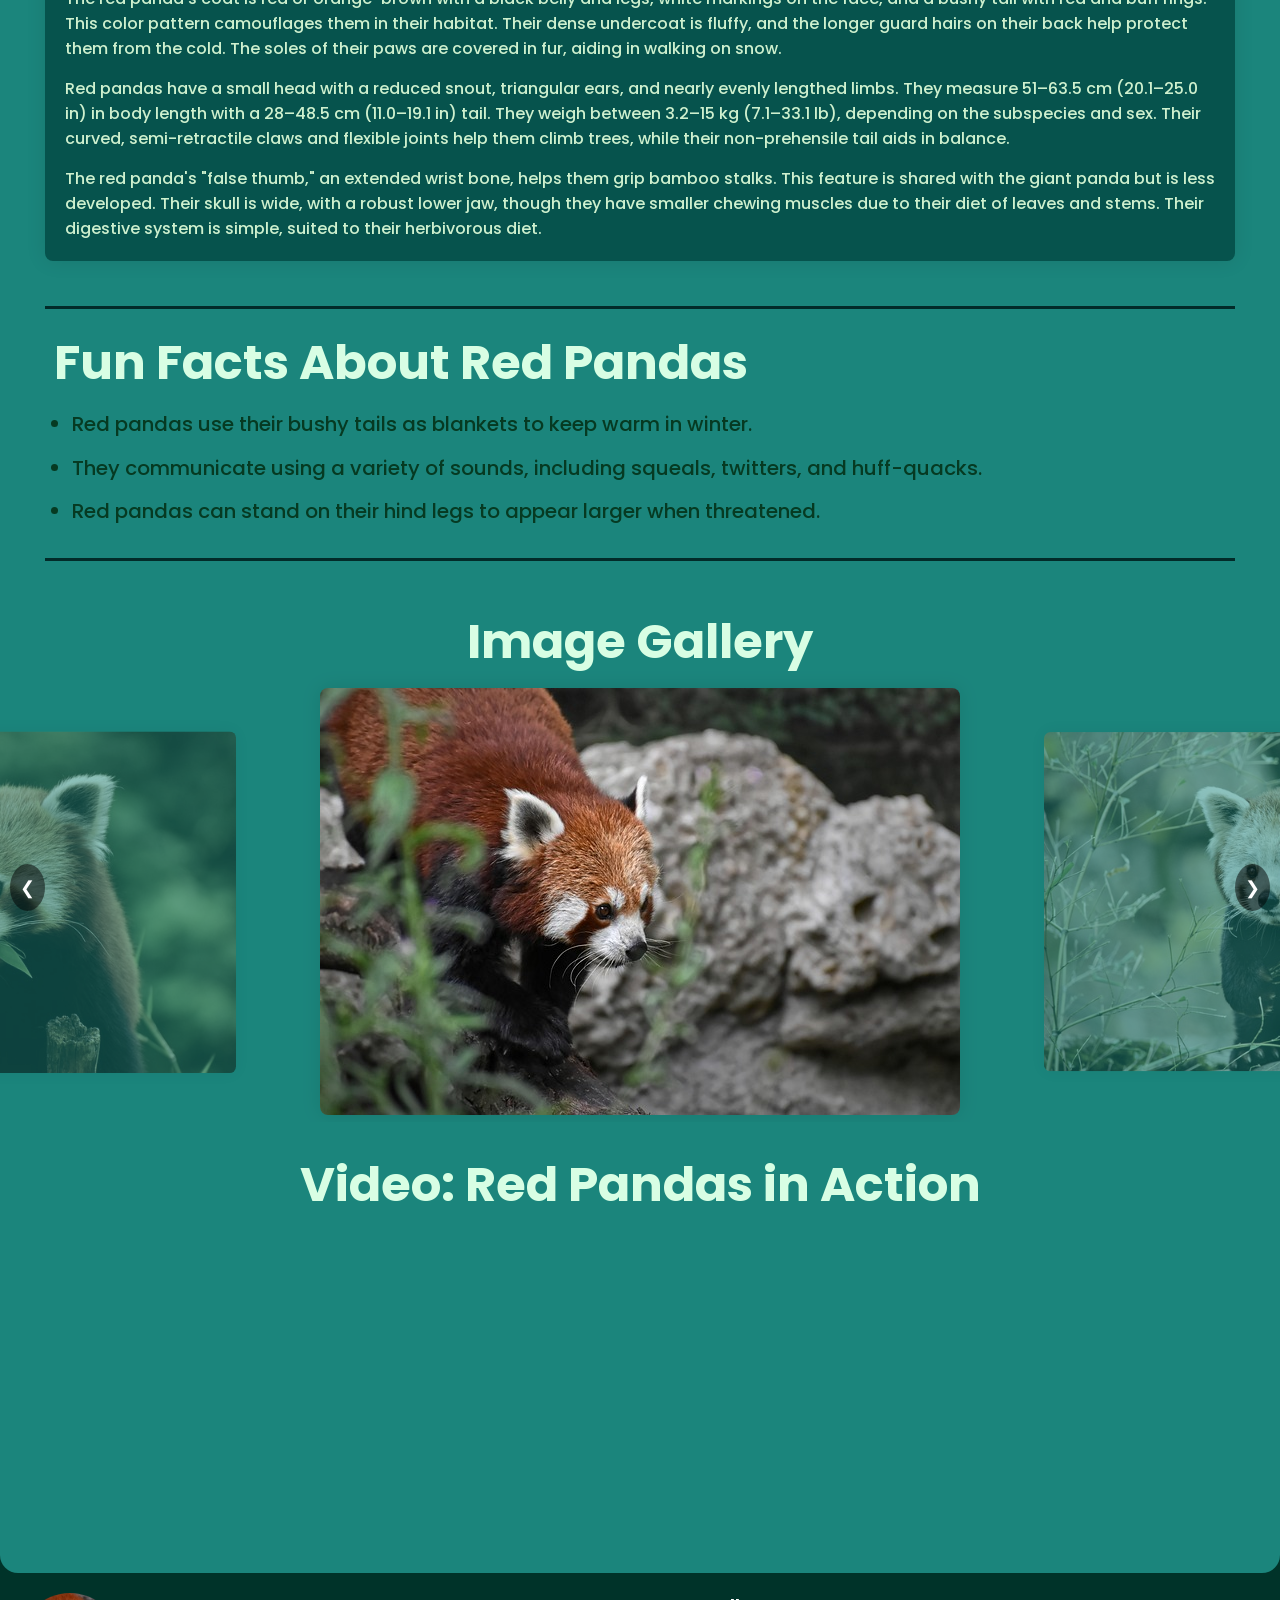
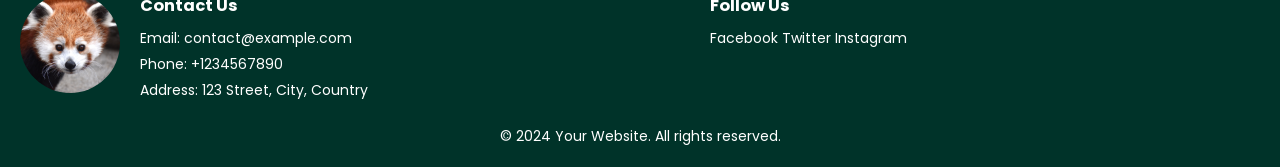
==== commit 90205ede: "Update index.html" ====
--- a/index.html
+++ b/index.html
@@ -16,7 +16,7 @@
     <link rel="icon" type="image/png" sizes="32x32" href="Icons/favicon-32x32.png">
     <link rel="icon" type="image/png" sizes="16x16" href="Icons/favicon-16x16.png">
     <!--for android-->
-    <link rel="manifest" href="Icons/site.webmanifest" />
+    <link rel="manifest" href="Icons/site.webmanifest">
 </head>
 
 <body>
--- a/style.css
+++ b/style.css
@@ -541,7 +541,7 @@
     border-radius: 5px;
     text-align: center;
     text-decoration: none;
-    font-weight: 500;
+    font-weight: 600;
 }
 
 .answer {
@@ -574,8 +574,8 @@
 {
     display: inline-flex; 
 
-    background-color: #8ce5de;
-    color: #313f32;
+    background-color: #74d3cb;
+    color: #262e26;
 
     padding:20px;
     border-radius: 5px;
